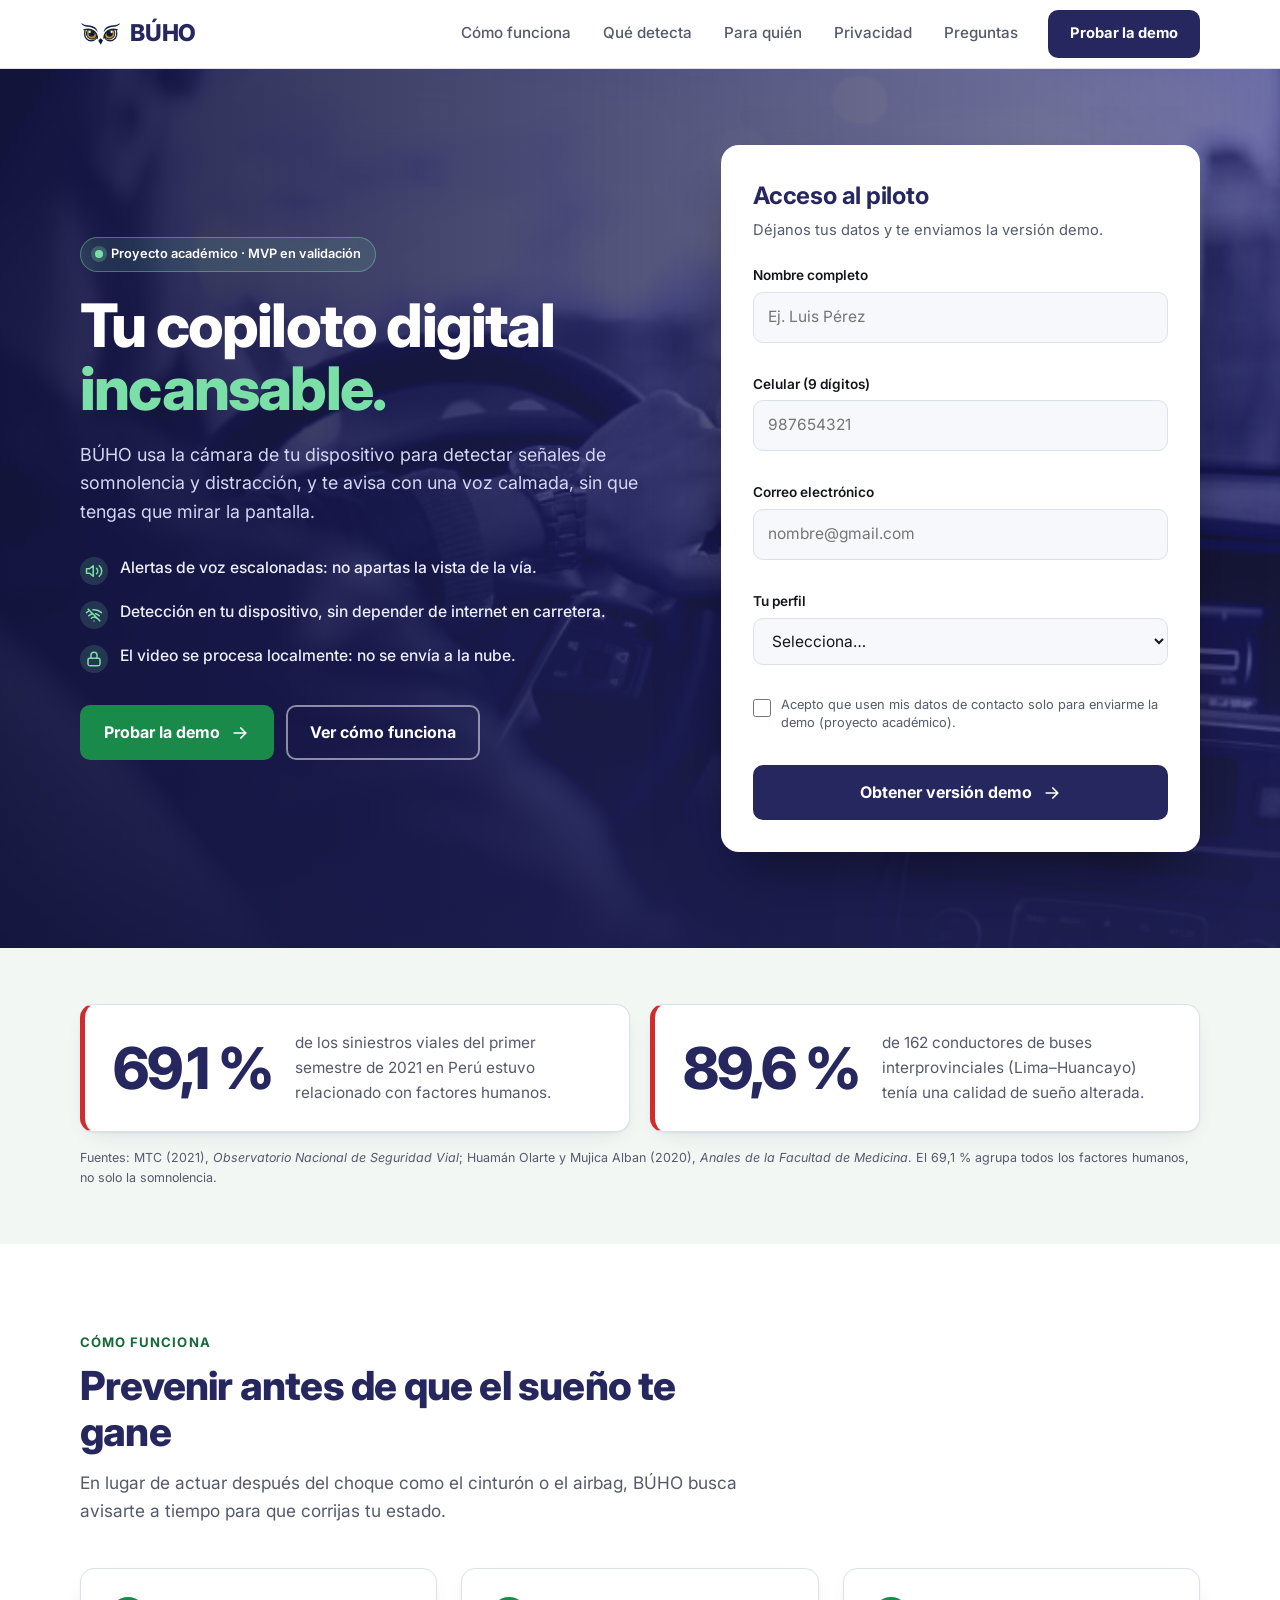
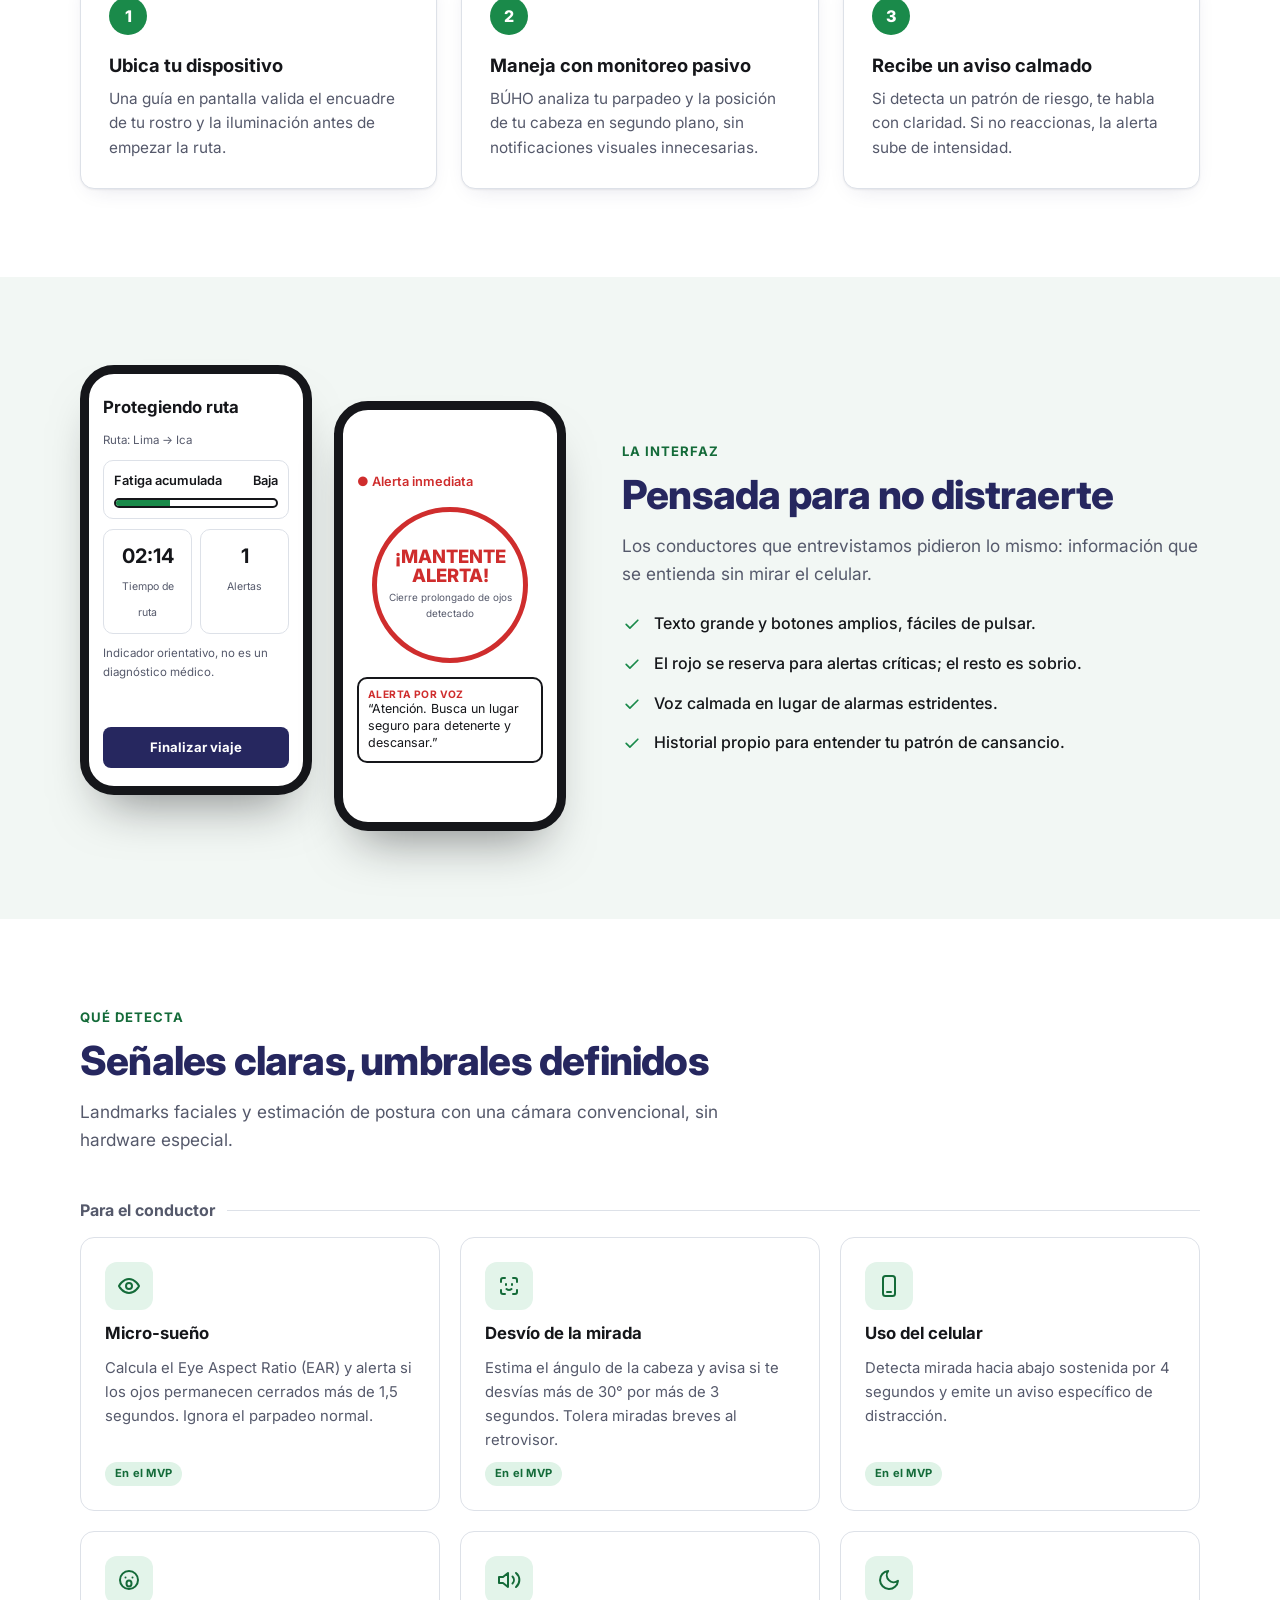
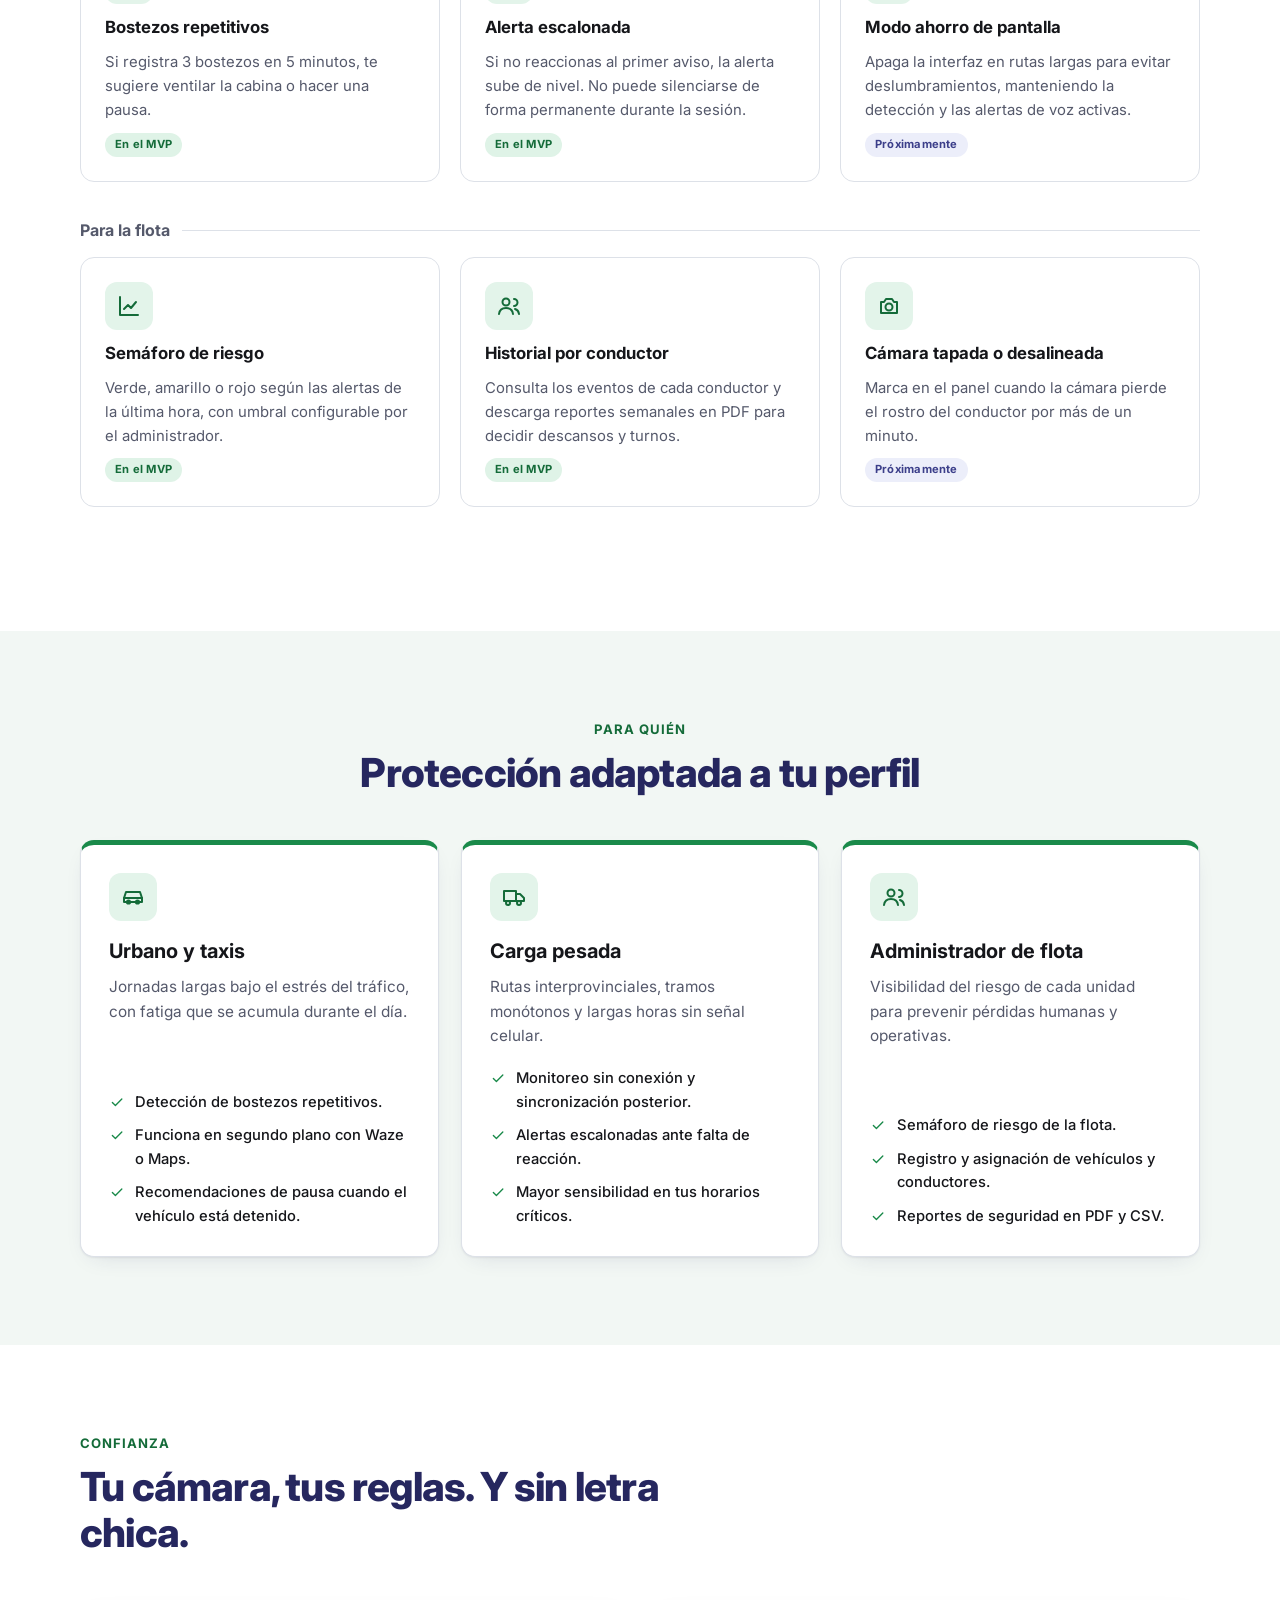
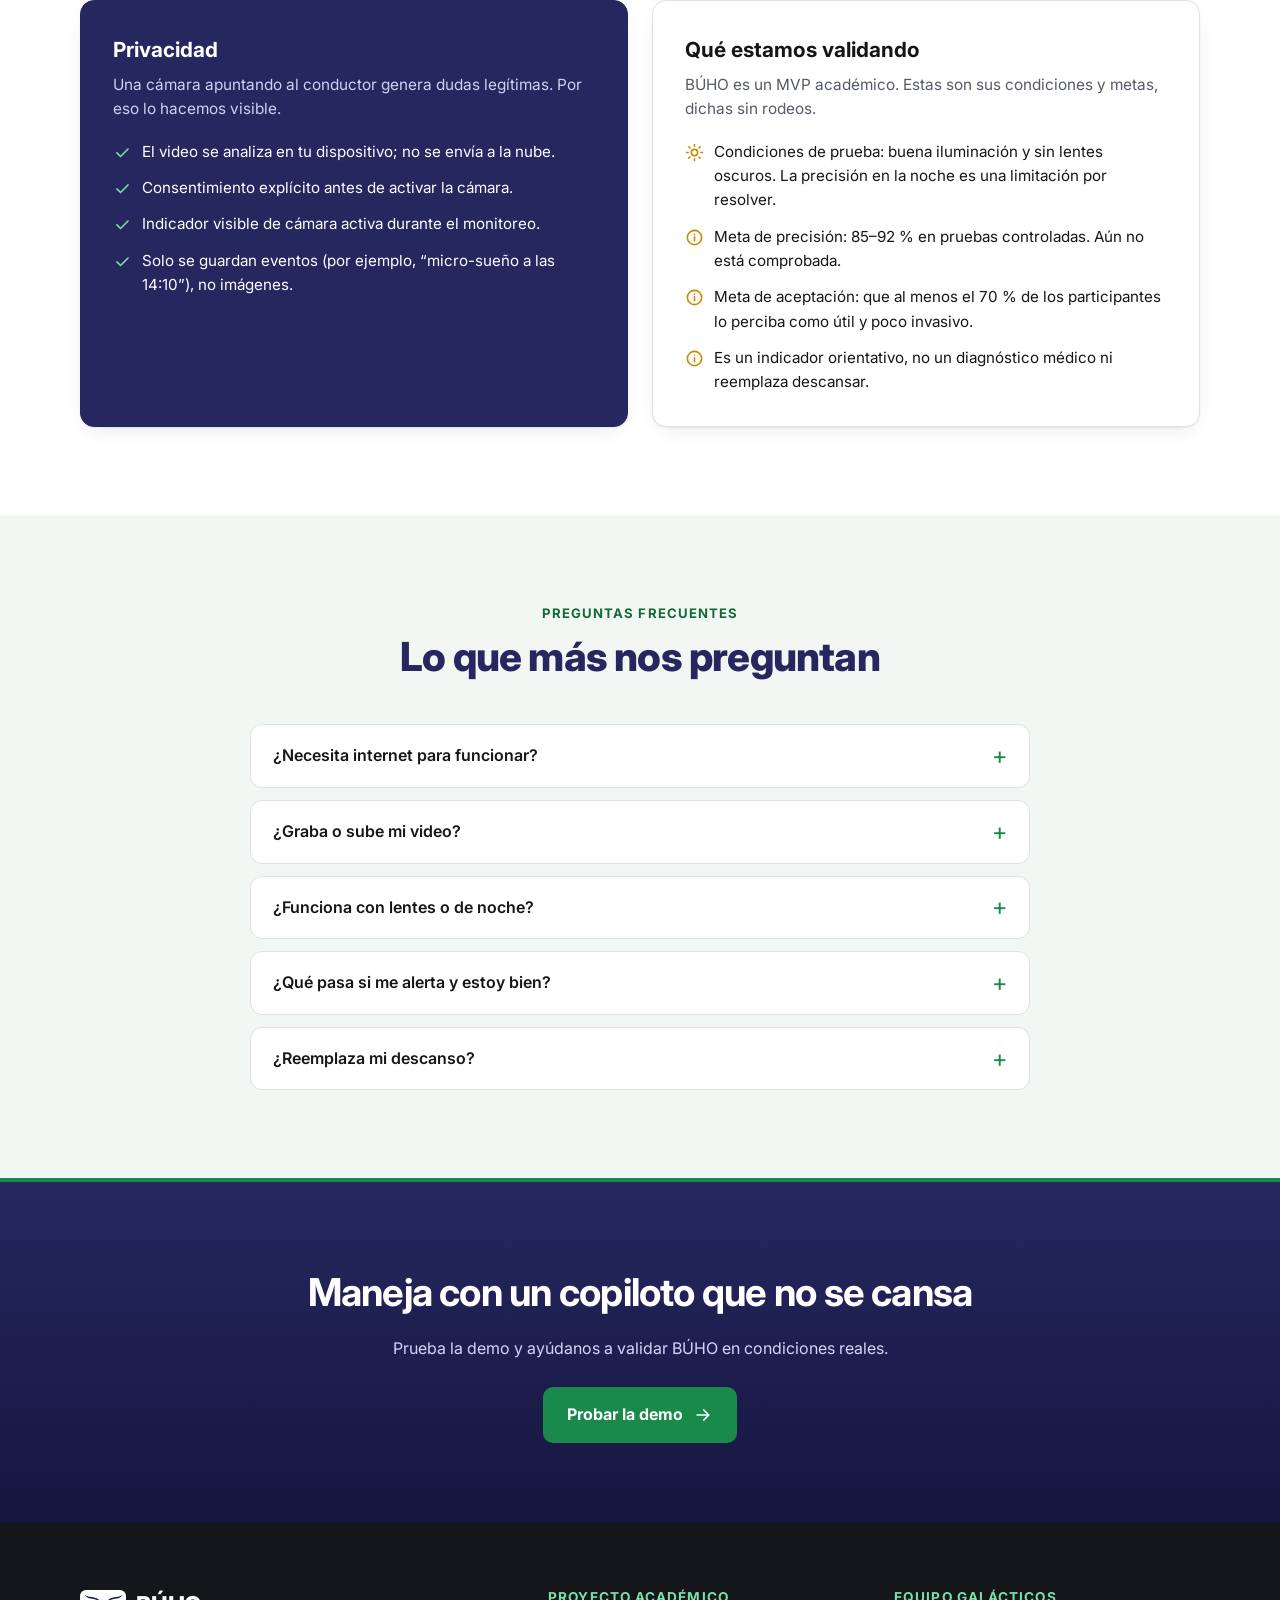
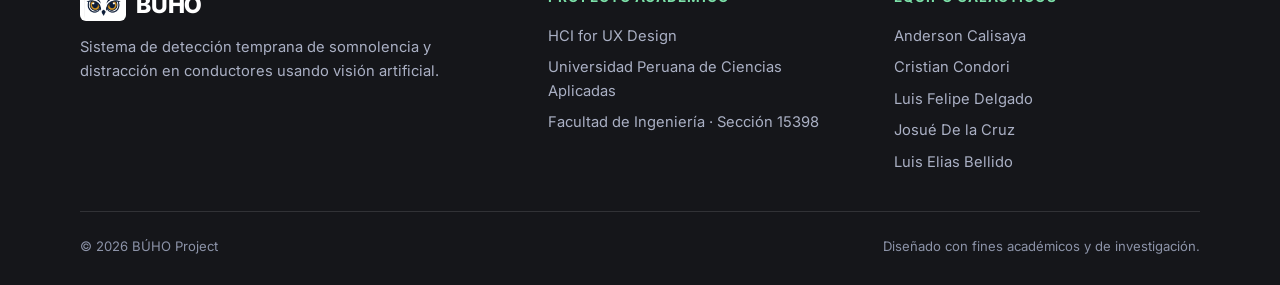
==== pages/index.html @ 2d9fdbb0 "Subida inicial de landing page BUHO" ====
<!DOCTYPE html>
<html lang="es">
<head>
  <meta charset="UTF-8">
  <meta name="viewport" content="width=device-width, initial-scale=1.0">
  <title>BÚHO | Tu copiloto digital incansable</title>
  <meta name="description" content="BÚHO detecta señales de somnolencia y distracción con la cámara de tu dispositivo y te avisa con una alerta de voz calmada, sin que apartes la vista de la vía.">

  <link rel="preconnect" href="https://fonts.googleapis.com">
  <link rel="preconnect" href="https://fonts.gstatic.com" crossorigin>
  <link href="https://fonts.googleapis.com/css2?family=Inter:wght@400;500;600;700;800&display=swap" rel="stylesheet">

  <!-- Separación de estilos en hoja externa -->
  <link rel="icon" href="../favicon.ico" type="image/x-icon">
  <link rel="stylesheet" href="../css/styles.css">
</head>
<body>
  <a class="skip" href="#contenido">Saltar al contenido</a>

  <!-- Sprite de iconos SVG reutilizables -->
  <svg class="svg-sprite" width="0" height="0" aria-hidden="true">
    <defs>
      <symbol id="i-eye" viewBox="0 0 24 24"><path d="M2 12s3.5-7 10-7 10 7 10 7-3.5 7-10 7S2 12 2 12z"/><circle cx="12" cy="12" r="3"/></symbol>
      <symbol id="i-face" viewBox="0 0 24 24"><path d="M4 8V6a2 2 0 0 1 2-2h2M16 4h2a2 2 0 0 1 2 2v2M20 16v2a2 2 0 0 1-2 2h-2M8 20H6a2 2 0 0 1-2-2v-2"/><path d="M9 10v1M15 10v1M9.5 15c1.5 1.2 3.5 1.2 5 0"/></symbol>
      <symbol id="i-phone" viewBox="0 0 24 24"><rect x="6" y="2" width="12" height="20" rx="2.5"/><path d="M10 18h4"/></symbol>
      <symbol id="i-yawn" viewBox="0 0 24 24"><circle cx="12" cy="12" r="9"/><path d="M8.5 9.5h.01M15.5 9.5h.01"/><ellipse cx="12" cy="15.5" rx="2.5" ry="3"/></symbol>
      <symbol id="i-voice" viewBox="0 0 24 24"><path d="M11 5 6 9H2v6h4l5 4V5z"/><path d="M15.5 8.5a5 5 0 0 1 0 7M19 5a9 9 0 0 1 0 14"/></symbol>
      <symbol id="i-lock" viewBox="0 0 24 24"><rect x="4" y="11" width="16" height="10" rx="2"/><path d="M8 11V7a4 4 0 0 1 8 0v4"/></symbol>
      <symbol id="i-wifi-off" viewBox="0 0 24 24"><path d="M2 2l20 20M8.5 16.4a5 5 0 0 1 7 0M2 8.8a15 15 0 0 1 4.2-2.7M10.7 5.1A15 15 0 0 1 22 8.8M5 12.9a10 10 0 0 1 5.2-2.7M14 10.3a10 10 0 0 1 5 2.6"/><path d="M12 20h.01"/></symbol>
      <symbol id="i-moon" viewBox="0 0 24 24"><path d="M21 12.8A9 9 0 1 1 11.2 3a7 7 0 0 0 9.8 9.8z"/></symbol>
      <symbol id="i-chart" viewBox="0 0 24 24"><path d="M3 3v18h18"/><path d="m7 15 4-4 3 3 5-6"/></symbol>
      <symbol id="i-clock" viewBox="0 0 24 24"><circle cx="12" cy="12" r="9"/><path d="M12 7v5l3 2"/></symbol>
      <symbol id="i-camera" viewBox="0 0 24 24"><path d="M4 8h3l2-3h6l2 3h3v11H4z"/><circle cx="12" cy="13" r="3.5"/></symbol>
      <symbol id="i-car" viewBox="0 0 24 24"><path d="M3 17v-4l2-6h14l2 6v4z"/><path d="M3 13h18"/><circle cx="7.5" cy="17" r="1.6"/><circle cx="16.5" cy="17" r="1.6"/></symbol>
      <symbol id="i-truck" viewBox="0 0 24 24"><path d="M2 6h12v10H2zM14 9h4l4 4v3h-8"/><circle cx="6" cy="18" r="2"/><circle cx="17" cy="18" r="2"/></symbol>
      <symbol id="i-users" viewBox="0 0 24 24"><circle cx="9" cy="8" r="3.5"/><path d="M2 20c.5-4 3.5-6 7-6s6.5 2 7 6M17 5a3.5 3.5 0 0 1 0 7M22 20c-.3-2.5-1.7-4.3-4-5"/></symbol>
      <symbol id="i-check" viewBox="0 0 24 24"><path d="m5 12.5 4.5 4.5L19 7.5"/></symbol>
      <symbol id="i-info" viewBox="0 0 24 24"><circle cx="12" cy="12" r="9"/><path d="M12 11v5M12 8h.01"/></symbol>
      <symbol id="i-arrow" viewBox="0 0 24 24"><path d="M5 12h14M13 6l6 6-6 6"/></symbol>
      <symbol id="i-menu" viewBox="0 0 24 24"><path d="M4 7h16M4 12h16M4 17h16"/></symbol>
      <symbol id="i-sun" viewBox="0 0 24 24"><circle cx="12" cy="12" r="4"/><path d="M12 2v2M12 20v2M2 12h2M20 12h2M4.9 4.9l1.4 1.4M17.7 17.7l1.4 1.4M4.9 19.1l1.4-1.4M17.7 6.3l1.4-1.4"/></symbol>
    </defs>
  </svg>

  <header>
    <div class="wrap barra">
      <a class="marca" href="#inicio" aria-label="BÚHO, ir al inicio">
        <img src="[data-uri]" alt="" aria-hidden="true" width="40" height="26"> BÚHO
      </a>
      <button class="burger" id="burger" type="button" aria-expanded="false" aria-controls="menu" aria-label="Abrir menú">
        <svg class="ico" aria-hidden="true"><use href="#i-menu"/></svg>
      </button>
      <nav class="menu" id="menu" aria-label="Principal">
        <a href="#como-funciona">Cómo funciona</a>
        <a href="#deteccion">Qué detecta</a>
        <a href="#para-quien">Para quién</a>
        <a href="#privacidad">Privacidad</a>
        <a href="#faq">Preguntas</a>
        <a class="btn btn-primario" href="#registro">Probar la demo</a>
      </nav>
    </div>
  </header>

  <main id="contenido">
    <!-- ================= HERO ================= -->
    <section class="hero" id="inicio" aria-labelledby="titulo-hero">
      <div class="wrap hero-grid">
        <div>
          <p class="etiqueta"><span class="punto" aria-hidden="true"></span> Proyecto académico · MVP en validación</p>
          <h1 id="titulo-hero">Tu copiloto digital <em>incansable.</em></h1>
          <p class="lead">BÚHO usa la cámara de tu dispositivo para detectar señales de somnolencia y distracción, y te avisa con una voz calmada, sin que tengas que mirar la pantalla.</p>

          <ul class="puntos-clave">
            <li><svg class="ico" aria-hidden="true"><use href="#i-voice"/></svg> Alertas de voz escalonadas: no apartas la vista de la vía.</li>
            <li><svg class="ico" aria-hidden="true"><use href="#i-wifi-off"/></svg> Detección en tu dispositivo, sin depender de internet en carretera.</li>
            <li><svg class="ico" aria-hidden="true"><use href="#i-lock"/></svg> El video se procesa localmente: no se envía a la nube.</li>
          </ul>

          <div class="hero-acciones">
            <a class="btn btn-verde" href="#registro">Probar la demo <svg class="ico" aria-hidden="true"><use href="#i-arrow"/></svg></a>
            <a class="btn btn-borde" href="#como-funciona">Ver cómo funciona</a>
          </div>
        </div>

        <!-- Formulario en contenedor complementario semántico -->
        <aside class="form-card" id="registro" aria-labelledby="titulo-form">
          <form id="form-demo" novalidate>
            <h2 id="titulo-form">Acceso al piloto</h2>
            <p class="sub">Déjanos tus datos y te enviamos la versión demo.</p>

            <div class="campo" id="c-nombre">
              <label for="nombre">Nombre completo</label>
              <input id="nombre" name="nombre" type="text" autocomplete="name" placeholder="Ej. Luis Pérez" minlength="2" required aria-describedby="e-nombre">
              <p class="err" id="e-nombre" aria-live="polite"></p>
            </div>
            <div class="campo" id="c-cel">
              <label for="cel">Celular (9 dígitos)</label>
              <input id="cel" name="cel" type="tel" inputmode="numeric" autocomplete="tel-national" placeholder="987654321" maxlength="9" pattern="9[0-9]{8}" required aria-describedby="e-cel">
              <p class="err" id="e-cel" aria-live="polite"></p>
            </div>
            <div class="campo" id="c-correo">
              <label for="correo">Correo electrónico</label>
              <input id="correo" name="correo" type="email" autocomplete="email" placeholder="nombre@gmail.com" required aria-describedby="e-correo">
              <p class="err" id="e-correo" aria-live="polite"></p>
            </div>
            <div class="campo" id="c-perfil">
              <label for="perfil">Tu perfil</label>
              <select id="perfil" name="perfil" required aria-describedby="e-perfil">
                <option value="" selected disabled>Selecciona…</option>
                <option value="urbano">Conductor urbano (particular o taxi)</option>
                <option value="pesada">Carga pesada o interprovincial</option>
                <option value="gestor">Gerente o administrador de flota</option>
              </select>
              <p class="err" id="e-perfil" aria-live="polite"></p>
            </div>
            <label class="acepto" id="c-acepto" for="acepto">
              <input type="checkbox" id="acepto" name="acepto" required aria-describedby="e-acepto">
              <span>Acepto que usen mis datos de contacto solo para enviarme la demo (proyecto académico).</span>
            </label>
            <p class="err" id="e-acepto" aria-live="polite"></p>

            <button type="submit" class="btn btn-primario btn-bloque">Obtener versión demo <svg class="ico" aria-hidden="true"><use href="#i-arrow"/></svg></button>
          </form>

          <div class="exito" id="exito" hidden>
            <svg class="ico" aria-hidden="true"><use href="#i-check"/></svg>
            <h2>¡Registro listo!</h2>
            <p id="exito-texto">Gracias, <b id="exito-nombre"></b>. Este es un demo académico: tus datos no se enviaron a ningún servidor.</p>
            <a class="btn btn-primario" id="btn-descarga" href="#" hidden>Abrir la demo <svg class="ico" aria-hidden="true"><use href="#i-arrow"/></svg></a>
          </div>
        </aside>
      </div>
    </section>

    <!-- ================= CIFRAS ================= -->
    <section class="cifras" aria-label="Estadísticas de seguridad vial en Perú">
      <div class="wrap">
        <div class="cifras-grid">
          <div class="cifra reveal">
            <strong>69,1 %</strong>
            <p>de los siniestros viales del primer semestre de 2021 en Perú estuvo relacionado con factores humanos.</p>
          </div>
          <div class="cifra reveal">
            <strong>89,6 %</strong>
            <p>de 162 conductores de buses interprovinciales (Lima–Huancayo) tenía una calidad de sueño alterada.</p>
          </div>
        </div>
        <p class="fuente">Fuentes: MTC (2021), <cite>Observatorio Nacional de Seguridad Vial</cite>; Huamán Olarte y Mujica Alban (2020), <cite>Anales de la Facultad de Medicina</cite>. El 69,1 % agrupa todos los factores humanos, no solo la somnolencia.</p>
      </div>
    </section>

    <!-- ================= CÓMO FUNCIONA ================= -->
    <section id="como-funciona" aria-labelledby="t-como">
      <div class="wrap">
        <div class="cab-seccion">
          <p class="sobre">Cómo funciona</p>
          <h2 class="titulo" id="t-como">Prevenir antes de que el sueño te gane</h2>
          <p class="intro">En lugar de actuar después del choque como el cinturón o el airbag, BÚHO busca avisarte a tiempo para que corrijas tu estado.</p>
        </div>
        <ol class="pasos">
          <li class="paso reveal">
            <h3>Ubica tu dispositivo</h3>
            <p>Una guía en pantalla valida el encuadre de tu rostro y la iluminación antes de empezar la ruta.</p>
          </li>
          <li class="paso reveal">
            <h3>Maneja con monitoreo pasivo</h3>
            <p>BÚHO analiza tu parpadeo y la posición de tu cabeza en segundo plano, sin notificaciones visuales innecesarias.</p>
          </li>
          <li class="paso reveal">
            <h3>Recibe un aviso calmado</h3>
            <p>Si detecta un patrón de riesgo, te habla con claridad. Si no reaccionas, la alerta sube de intensidad.</p>
          </li>
        </ol>
      </div>
    </section>

    <!-- ================= PANTALLAS ================= -->
    <section class="pantallas" aria-labelledby="t-pant">
      <div class="wrap pantallas-grid">
        <figure class="telefonos reveal" role="img" aria-label="Pantallas de la aplicación: monitoreo activo y alerta de somnolencia">
          <div class="tel" aria-hidden="true">
            <h4>Protegiendo ruta</h4>
            <small>Ruta: Lima → Ica</small>
            <div class="t-card">
              <div class="t-fila"><span>Fatiga acumulada</span><span>Baja</span></div>
              <div class="t-barra"><i></i></div>
            </div>
            <div class="t-metricas">
              <div class="t-card"><strong>02:14</strong><span>Tiempo de ruta</span></div>
              <div class="t-card"><strong>1</strong><span>Alertas</span></div>
            </div>
            <small>Indicador orientativo, no es un diagnóstico médico.</small>
            <div class="t-btn">Finalizar viaje</div>
          </div>
          <div class="tel t-alerta" aria-hidden="true">
            <div class="t-fila"><span class="t-estado-alerta">● Alerta inmediata</span></div>
            <div class="t-circulo"><strong>¡MANTENTE ALERTA!</strong><small>Cierre prolongado de ojos detectado</small></div>
            <div class="t-voz"><b>ALERTA POR VOZ</b>“Atención. Busca un lugar seguro para detenerte y descansar.”</div>
          </div>
        </figure>
        <div>
          <p class="sobre">La interfaz</p>
          <h2 class="titulo" id="t-pant">Pensada para no distraerte</h2>
          <p class="intro intro-pantallas">Los conductores que entrevistamos pidieron lo mismo: información que se entienda sin mirar el celular.</p>
          <ul class="lista-tick">
            <li><svg class="ico" aria-hidden="true"><use href="#i-check"/></svg> Texto grande y botones amplios, fáciles de pulsar.</li>
            <li><svg class="ico" aria-hidden="true"><use href="#i-check"/></svg> El rojo se reserva para alertas críticas; el resto es sobrio.</li>
            <li><svg class="ico" aria-hidden="true"><use href="#i-check"/></svg> Voz calmada en lugar de alarmas estridentes.</li>
            <li><svg class="ico" aria-hidden="true"><use href="#i-check"/></svg> Historial propio para entender tu patrón de cansancio.</li>
          </ul>
        </div>
      </div>
    </section>

    <!-- ================= QUÉ DETECTA ================= -->
    <section id="deteccion" aria-labelledby="t-det">
      <div class="wrap">
        <div class="cab-seccion">
          <p class="sobre">Qué detecta</p>
          <h2 class="titulo" id="t-det">Señales claras, umbrales definidos</h2>
          <p class="intro">Landmarks faciales y estimación de postura con una cámara convencional, sin hardware especial.</p>
        </div>

        <h3 class="grupo-titulo">Para el conductor</h3>
        <div class="grid-cards">
          <article class="feature reveal">
            <div class="f-ico"><svg class="ico" aria-hidden="true"><use href="#i-eye"/></svg></div>
            <h3>Micro-sueño</h3>
            <p>Calcula el Eye Aspect Ratio (EAR) y alerta si los ojos permanecen cerrados más de 1,5 segundos. Ignora el parpadeo normal.</p>
            <span class="tag tag-mvp">En el MVP</span>
          </article>
          <article class="feature reveal">
            <div class="f-ico"><svg class="ico" aria-hidden="true"><use href="#i-face"/></svg></div>
            <h3>Desvío de la mirada</h3>
            <p>Estima el ángulo de la cabeza y avisa si te desvías más de 30° por más de 3 segundos. Tolera miradas breves al retrovisor.</p>
            <span class="tag tag-mvp">En el MVP</span>
          </article>
          <article class="feature reveal">
            <div class="f-ico"><svg class="ico" aria-hidden="true"><use href="#i-phone"/></svg></div>
            <h3>Uso del celular</h3>
            <p>Detecta mirada hacia abajo sostenida por 4 segundos y emite un aviso específico de distracción.</p>
            <span class="tag tag-mvp">En el MVP</span>
          </article>
          <article class="feature reveal">
            <div class="f-ico"><svg class="ico" aria-hidden="true"><use href="#i-yawn"/></svg></div>
            <h3>Bostezos repetitivos</h3>
            <p>Si registra 3 bostezos en 5 minutos, te sugiere ventilar la cabina o hacer una pausa.</p>
            <span class="tag tag-mvp">En el MVP</span>
          </article>
          <article class="feature reveal">
            <div class="f-ico"><svg class="ico" aria-hidden="true"><use href="#i-voice"/></svg></div>
            <h3>Alerta escalonada</h3>
            <p>Si no reaccionas al primer aviso, la alerta sube de nivel. No puede silenciarse de forma permanente durante la sesión.</p>
            <span class="tag tag-mvp">En el MVP</span>
          </article>
          <article class="feature reveal">
            <div class="f-ico"><svg class="ico" aria-hidden="true"><use href="#i-moon"/></svg></div>
            <h3>Modo ahorro de pantalla</h3>
            <p>Apaga la interfaz en rutas largas para evitar deslumbramientos, manteniendo la detección y las alertas de voz activas.</p>
            <span class="tag tag-prox">Próximamente</span>
          </article>
        </div>

        <h3 class="grupo-titulo">Para la flota</h3>
        <div class="grid-cards">
          <article class="feature reveal">
            <div class="f-ico"><svg class="ico" aria-hidden="true"><use href="#i-chart"/></svg></div>
            <h3>Semáforo de riesgo</h3>
            <p>Verde, amarillo o rojo según las alertas de la última hora, con umbral configurable por el administrador.</p>
            <span class="tag tag-mvp">En el MVP</span>
          </article>
          <article class="feature reveal">
            <div class="f-ico"><svg class="ico" aria-hidden="true"><use href="#i-users"/></svg></div>
            <h3>Historial por conductor</h3>
            <p>Consulta los eventos de cada conductor y descarga reportes semanales en PDF para decidir descansos y turnos.</p>
            <span class="tag tag-mvp">En el MVP</span>
          </article>
          <article class="feature reveal">
            <div class="f-ico"><svg class="ico" aria-hidden="true"><use href="#i-camera"/></svg></div>
            <h3>Cámara tapada o desalineada</h3>
            <p>Marca en el panel cuando la cámara pierde el rostro del conductor por más de un minuto.</p>
            <span class="tag tag-prox">Próximamente</span>
          </article>
        </div>
      </div>
    </section>

    <!-- ================= PARA QUIÉN ================= -->
    <section class="segmentos" id="para-quien" aria-labelledby="t-seg">
      <div class="wrap">
        <div class="cab-seccion centro">
          <p class="sobre">Para quién</p>
          <h2 class="titulo" id="t-seg">Protección adaptada a tu perfil</h2>
        </div>
        <div class="seg-grid">
          <article class="seg reveal">
            <div class="f-ico"><svg class="ico" aria-hidden="true"><use href="#i-car"/></svg></div>
            <h3>Urbano y taxis</h3>
            <p>Jornadas largas bajo el estrés del tráfico, con fatiga que se acumula durante el día.</p>
            <ul>
              <li><svg class="ico" aria-hidden="true"><use href="#i-check"/></svg> Detección de bostezos repetitivos.</li>
              <li><svg class="ico" aria-hidden="true"><use href="#i-check"/></svg> Funciona en segundo plano con Waze o Maps.</li>
              <li><svg class="ico" aria-hidden="true"><use href="#i-check"/></svg> Recomendaciones de pausa cuando el vehículo está detenido.</li>
            </ul>
          </article>
          <article class="seg reveal">
            <div class="f-ico"><svg class="ico" aria-hidden="true"><use href="#i-truck"/></svg></div>
            <h3>Carga pesada</h3>
            <p>Rutas interprovinciales, tramos monótonos y largas horas sin señal celular.</p>
            <ul>
              <li><svg class="ico" aria-hidden="true"><use href="#i-check"/></svg> Monitoreo sin conexión y sincronización posterior.</li>
              <li><svg class="ico" aria-hidden="true"><use href="#i-check"/></svg> Alertas escalonadas ante falta de reacción.</li>
              <li><svg class="ico" aria-hidden="true"><use href="#i-check"/></svg> Mayor sensibilidad en tus horarios críticos.</li>
            </ul>
          </article>
          <article class="seg reveal">
            <div class="f-ico"><svg class="ico" aria-hidden="true"><use href="#i-users"/></svg></div>
            <h3>Administrador de flota</h3>
            <p>Visibilidad del riesgo de cada unidad para prevenir pérdidas humanas y operativas.</p>
            <ul>
              <li><svg class="ico" aria-hidden="true"><use href="#i-check"/></svg> Semáforo de riesgo de la flota.</li>
              <li><svg class="ico" aria-hidden="true"><use href="#i-check"/></svg> Registro y asignación de vehículos y conductores.</li>
              <li><svg class="ico" aria-hidden="true"><use href="#i-check"/></svg> Reportes de seguridad en PDF y CSV.</li>
            </ul>
          </article>
        </div>
      </div>
    </section>

    <!-- ================= PRIVACIDAD Y TRANSPARENCIA ================= -->
    <section id="privacidad" aria-labelledby="t-priv">
      <div class="wrap">
        <div class="cab-seccion">
          <p class="sobre">Confianza</p>
          <h2 class="titulo" id="t-priv">Tu cámara, tus reglas. Y sin letra chica.</h2>
        </div>
        <div class="dos-col">
          <article class="panel oscuro reveal">
            <h3>Privacidad</h3>
            <p>Una cámara apuntando al conductor genera dudas legítimas. Por eso lo hacemos visible.</p>
            <ul>
              <li><svg class="ico" aria-hidden="true"><use href="#i-check"/></svg> El video se analiza en tu dispositivo; no se envía a la nube.</li>
              <li><svg class="ico" aria-hidden="true"><use href="#i-check"/></svg> Consentimiento explícito antes de activar la cámara.</li>
              <li><svg class="ico" aria-hidden="true"><use href="#i-check"/></svg> Indicador visible de cámara activa durante el monitoreo.</li>
              <li><svg class="ico" aria-hidden="true"><use href="#i-check"/></svg> Solo se guardan eventos (por ejemplo, “micro-sueño a las 14:10”), no imágenes.</li>
            </ul>
          </article>
          <article class="panel reveal">
            <h3>Qué estamos validando</h3>
            <p>BÚHO es un MVP académico. Estas son sus condiciones y metas, dichas sin rodeos.</p>
            <ul>
              <li><svg class="ico" aria-hidden="true"><use href="#i-sun"/></svg> Condiciones de prueba: buena iluminación y sin lentes oscuros. La precisión en la noche es una limitación por resolver.</li>
              <li><svg class="ico" aria-hidden="true"><use href="#i-info"/></svg> Meta de precisión: 85–92 % en pruebas controladas. Aún no está comprobada.</li>
              <li><svg class="ico" aria-hidden="true"><use href="#i-info"/></svg> Meta de aceptación: que al menos el 70 % de los participantes lo perciba como útil y poco invasivo.</li>
              <li><svg class="ico" aria-hidden="true"><use href="#i-info"/></svg> Es un indicador orientativo, no un diagnóstico médico ni reemplaza descansar.</li>
            </ul>
          </article>
        </div>
      </div>
    </section>

    <!-- ================= FAQ ================= -->
    <section id="faq" class="seccion-faq" aria-labelledby="t-faq">
      <div class="wrap">
        <div class="cab-seccion centro">
          <p class="sobre">Preguntas frecuentes</p>
          <h2 class="titulo" id="t-faq">Lo que más nos preguntan</h2>
        </div>
        <div class="faq">
          <details>
            <summary>¿Necesita internet para funcionar?</summary>
            <p>No para detectar ni para alertar: el análisis ocurre en tu dispositivo. Los eventos se guardan localmente y se sincronizan cuando recuperas conexión.</p>
          </details>
          <details>
            <summary>¿Graba o sube mi video?</summary>
            <p>No. La cámara se usa para analizar tu rostro en tiempo real y el video no se envía a la nube. Lo que se guarda son eventos, como la hora y el tipo de alerta.</p>
          </details>
          <details>
            <summary>¿Funciona con lentes o de noche?</summary>
            <p>En el MVP medimos la caída de precisión con luz diurna, luz artificial, lentes transparentes y lentes oscuros. Con lentes oscuros o poca luz puede fallar, y es una limitación que estamos documentando.</p>
          </details>
          <details>
            <summary>¿Qué pasa si me alerta y estoy bien?</summary>
            <p>Puedes ajustar el tipo de alerta y el volumen. Las alertas por somnolencia no se pueden silenciar de forma permanente durante una sesión activa, por seguridad.</p>
          </details>
          <details>
            <summary>¿Reemplaza mi descanso?</summary>
            <p>No. BÚHO es un apoyo para detectar señales tempranas, no un diagnóstico médico. Si estás cansado, detente en un lugar seguro.</p>
          </details>
        </div>
      </div>
    </section>

    <!-- ================= CTA FINAL ================= -->
    <section class="cta-final" aria-labelledby="t-cta">
      <div class="wrap">
        <h2 id="t-cta">Maneja con un copiloto que no se cansa</h2>
        <p>Prueba la demo y ayúdanos a validar BÚHO en condiciones reales.</p>
        <a class="btn btn-verde" href="#registro">Probar la demo <svg class="ico" aria-hidden="true"><use href="#i-arrow"/></svg></a>
      </div>
    </section>
  </main>

  <footer>
    <div class="wrap">
      <div class="footer-grid">
        <div>
          <div class="marca"><img src="[data-uri]" alt="" aria-hidden="true" width="40" height="26"> BÚHO</div>
          <p>Sistema de detección temprana de somnolencia y distracción en conductores usando visión artificial.</p>
        </div>
        <div>
          <h4>Proyecto académico</h4>
          <ul>
            <li>HCI for UX Design</li>
            <li>Universidad Peruana de Ciencias Aplicadas</li>
            <li>Facultad de Ingeniería · Sección 15398</li>
          </ul>
        </div>
        <div>
          <h4>Equipo Galácticos</h4>
          <ul>
            <li>Anderson Calisaya</li>
            <li>Cristian Condori</li>
            <li>Luis Felipe Delgado</li>
            <li>Josué De la Cruz</li>
            <li>Luis Elias Bellido</li>
          </ul>
        </div>
      </div>
      <div class="copy">
        <span>© 2026 BÚHO Project</span>
        <span>Diseñado con fines académicos y de investigación.</span>
      </div>
    </div>
  </footer>

  <!-- Carga del script externo al final del documento para acelerar el renderizado -->
  <script src="../js/main.js"></script>
</body>
</html>
---- css/styles.css ----
/* BÚHO · Landing · hoja de estilos */
/* ===== Guía de estilos BÚHO: fondo blanco, azul marino para acciones, rojo/naranja solo para alertas ===== */
:root {
  --navy: #26275f;
  --navy-dark: #15163f;
  --navy-soft: #eceefa;
  --ink: #15161a;
  --muted: #55596b;
  --bg: #f2f7f4;
  --card: #ffffff;
  --line: #dde1e8;
  --ok: #1a8a4a;
  --green: #1a8a4a;
  --green-dark: #146b39;
  --green-soft: #e3f4ea;
  --mint: #7be0a8;
  --warn: #c98a00;
  --danger: #cf2d2d;
  --radius: 14px;
  --shadow: 0 1px 2px rgba(21, 22, 26, .06), 0 8px 24px -12px rgba(38, 39, 95, .18);
  --max: 1120px;
}

* { box-sizing: border-box; margin: 0; padding: 0; }
html { scroll-behavior: smooth; scroll-padding-top: 84px; }
body { font-family: "Inter", system-ui, "Segoe UI", sans-serif; color: var(--ink); background: #fff; line-height: 1.6; -webkit-font-smoothing: antialiased; }
img, svg { display: block; max-width: 100%; }
a { color: inherit; }
:focus-visible { outline: 3px solid #3b82f6; outline-offset: 3px; border-radius: 6px; }
.wrap { width: min(var(--max), 100% - 40px); margin-inline: auto; }
.ico { width: 1.25em; height: 1.25em; fill: none; stroke: currentColor; stroke-width: 2; stroke-linecap: round; stroke-linejoin: round; flex: none; }
.svg-sprite { position: absolute; }

.skip { position: absolute; left: 12px; top: -60px; background: var(--navy); color: #fff; padding: 10px 16px; border-radius: 8px; z-index: 2000; text-decoration: none; font-weight: 600; }
.skip:focus { top: 12px; }

/* ---------- Botones ---------- */
.btn { display: inline-flex; align-items: center; justify-content: center; gap: 10px; border: 2px solid transparent; border-radius: 10px; padding: 13px 22px; font: inherit; font-weight: 700; font-size: 1rem; cursor: pointer; text-decoration: none; transition: background .2s, color .2s, border-color .2s, transform .2s; }
.btn-primario { background: var(--navy); color: #fff; }
.btn-primario:hover { background: var(--navy-dark); transform: translateY(-1px); }
.btn-borde { background: transparent; color: #fff; border-color: rgba(255, 255, 255, .5); }
.btn-borde:hover { background: rgba(255, 255, 255, .1); border-color: #fff; }
.btn-blanco { background: #fff; color: var(--navy); }
.btn-blanco:hover { background: var(--navy-soft); }
.btn-verde { background: var(--green); color: #fff; }
.btn-verde:hover { background: var(--green-dark); transform: translateY(-1px); }
.btn-bloque { width: 100%; }

/* ---------- Cabecera ---------- */
header { position: sticky; top: 0; z-index: 1000; background: rgba(255, 255, 255, .92); backdrop-filter: blur(10px); -webkit-backdrop-filter: blur(10px); border-bottom: 1px solid var(--line); }
.barra { display: flex; align-items: center; justify-content: space-between; height: 68px; gap: 16px; }
.marca { display: flex; align-items: center; gap: 10px; font-weight: 800; font-size: 1.45rem; color: var(--navy); text-decoration: none; letter-spacing: -.01em; }
.marca img { width: 40px; height: auto; }
.menu { display: flex; align-items: center; gap: 28px; }
.menu a:not(.btn) { text-decoration: none; color: var(--muted); font-weight: 500; font-size: .95rem; padding: 6px 2px; border-bottom: 2px solid transparent; }
.menu a:not(.btn):hover { color: var(--navy); border-color: var(--green); }
.menu .btn { padding: 10px 20px; font-size: .92rem; }
.burger { display: none; background: none; border: 1.5px solid var(--line); border-radius: 10px; width: 44px; height: 44px; place-items: center; color: var(--navy); cursor: pointer; }

/* ---------- Hero ---------- */
.hero { position: relative; color: #fff; background: var(--navy-dark); padding: 76px 0 96px; overflow: hidden; isolation: isolate; }
/* Foto de fondo teñida de azul (duotono): la imagen aporta la luminosidad y el azul marino el color */
.hero::before { content: ""; position: absolute; inset: 0; z-index: -2; background: var(--navy) url("../assets/images/fondo.jpg") center / cover no-repeat; background-blend-mode: luminosity; filter: saturate(1.1) contrast(1.05); }
/* Degradado para que el texto siempre se lea bien */
.hero::after { content: ""; position: absolute; inset: 0; z-index: -1; background: linear-gradient(90deg, rgba(21, 22, 63, .92) 0%, rgba(30, 31, 82, .78) 45%, rgba(38, 39, 95, .55) 100%), linear-gradient(180deg, rgba(21, 22, 63, .0) 55%, rgba(21, 22, 63, .9) 100%); }
.hero-grid { display: grid; grid-template-columns: 1.1fr .9fr; gap: 56px; align-items: center; }
.etiqueta { display: inline-flex; align-items: center; gap: 8px; background: rgba(123, 224, 168, .12); border: 1px solid rgba(123, 224, 168, .4); padding: 6px 14px; border-radius: 999px; font-size: .8rem; font-weight: 600; margin-bottom: 22px; }
.punto { width: 8px; height: 8px; border-radius: 50%; background: var(--mint); box-shadow: 0 0 0 4px rgba(123, 224, 168, .25); }
.hero h1 { font-size: clamp(2.3rem, 5.4vw, 3.75rem); line-height: 1.06; letter-spacing: -.03em; font-weight: 800; margin-bottom: 20px; }
.hero h1 em { font-style: normal; color: var(--mint); }
.hero .lead { font-size: 1.12rem; color: #d3d6f5; max-width: 34em; margin-bottom: 28px; }
.puntos-clave { list-style: none; display: grid; gap: 14px; margin-bottom: 32px; }
.puntos-clave li { display: flex; gap: 12px; align-items: flex-start; color: #eceefc; font-weight: 500; font-size: .98rem; }
.puntos-clave .ico { margin-top: 2px; color: var(--mint); background: rgba(123, 224, 168, .16); padding: 5px; border-radius: 50%; width: 28px; height: 28px; }
.hero-acciones { display: flex; flex-wrap: wrap; gap: 12px; }

/* Formulario */
.form-card { background: #fff; color: var(--ink); border-radius: 18px; padding: 32px; box-shadow: 0 30px 60px -20px rgba(0, 0, 0, .55); }
.form-card h2 { font-size: 1.5rem; color: var(--navy); letter-spacing: -.01em; }
.form-card .sub { color: var(--muted); font-size: .92rem; margin: 4px 0 22px; }
.campo { margin-bottom: 14px; }
.campo label { display: block; font-weight: 600; font-size: .85rem; margin-bottom: 5px; }
.campo input, .campo select { width: 100%; padding: 12px 14px; border: 1.5px solid var(--line); border-radius: 10px; background: #f7f8fb; font: inherit; font-size: .97rem; color: var(--ink); transition: border-color .2s, box-shadow .2s, background .2s; }
.campo input:focus, .campo select:focus { outline: none; border-color: var(--navy); background: #fff; box-shadow: 0 0 0 4px rgba(38, 39, 95, .12); }
.campo.error input, .campo.error select { border-color: var(--danger); }
.err { color: var(--danger); font-size: .8rem; min-height: 1.1em; margin-top: 3px; }
.acepto { display: flex; gap: 10px; align-items: flex-start; font-size: .8rem; color: var(--muted); margin: 6px 0 4px; line-height: 1.45; }
.acepto input { margin-top: 3px; width: 18px; height: 18px; accent-color: var(--navy); flex: none; }
.acepto.error { color: var(--danger); }
#e-acepto { margin-bottom: 14px; }
.exito { text-align: center; padding: 18px 4px; }
.exito .ico { width: 54px; height: 54px; margin: 0 auto 14px; color: var(--ok); background: #e3f4ea; border-radius: 50%; padding: 13px; }
.exito h2 { margin-bottom: 8px; }
.exito p { color: var(--muted); font-size: .95rem; margin-bottom: 16px; }

/* ---------- Secciones ---------- */
section { padding: 88px 0; }
.cab-seccion { max-width: 680px; margin-bottom: 44px; }
.cab-seccion.centro { margin-inline: auto; text-align: center; }
.sobre { color: var(--green-dark); font-weight: 700; font-size: .82rem; letter-spacing: .08em; text-transform: uppercase; margin-bottom: 10px; }
h2.titulo { font-size: clamp(1.8rem, 3.6vw, 2.5rem); line-height: 1.15; letter-spacing: -.02em; color: var(--navy); font-weight: 800; }
.cab-seccion p.intro, .intro-pantallas { color: var(--muted); font-size: 1.08rem; margin-top: 14px; }

/* Cifras */
.cifras { background: var(--bg); padding: 56px 0; }
.cifras-grid { display: grid; grid-template-columns: repeat(2, 1fr); gap: 20px; }
.cifra { background: #fff; border: 1px solid var(--line); border-left: 5px solid var(--danger); border-radius: var(--radius); padding: 26px 28px; display: flex; gap: 22px; align-items: center; box-shadow: var(--shadow); }
.cifra strong { font-size: clamp(2.6rem, 5vw, 3.6rem); line-height: 1; letter-spacing: -.03em; color: var(--navy); font-weight: 800; white-space: nowrap; }
.cifra p { color: var(--muted); font-size: .96rem; }
.fuente { margin-top: 16px; font-size: .78rem; color: var(--muted); }

/* Cómo funciona */
.pasos { list-style: none; display: grid; grid-template-columns: repeat(3, 1fr); gap: 24px; counter-reset: paso; }
.paso { position: relative; background: #fff; border: 1px solid var(--line); border-radius: var(--radius); padding: 28px; box-shadow: var(--shadow); counter-increment: paso; }
.paso::before { content: counter(paso); display: grid; place-items: center; width: 38px; height: 38px; border-radius: 50%; background: var(--green); color: #fff; font-weight: 800; margin-bottom: 16px; }
.paso h3 { font-size: 1.15rem; margin-bottom: 6px; color: var(--ink); }
.paso p { color: var(--muted); font-size: .96rem; }

/* Pantallas */
.pantallas { background: var(--bg); }
.pantallas-grid { display: grid; grid-template-columns: .9fr 1.1fr; gap: 56px; align-items: center; }
.telefonos { display: flex; gap: 22px; justify-content: center; align-items: flex-start; }
.tel { width: 232px; border: 9px solid var(--ink); border-radius: 34px; background: #fff; padding: 20px 14px 18px; box-shadow: 0 30px 50px -24px rgba(21, 22, 26, .5); min-height: 430px; display: flex; flex-direction: column; gap: 10px; }
.tel:nth-child(2) { margin-top: 36px; }
.tel h4 { font-size: 1.05rem; color: var(--ink); }
.tel small { color: var(--muted); font-size: .72rem; }
.t-card { border: 1px solid var(--line); border-radius: 10px; padding: 10px; }
.t-fila { display: flex; justify-content: space-between; align-items: center; font-size: .8rem; font-weight: 600; }
.t-estado-alerta { color: var(--danger); }
.t-barra { height: 10px; border: 2px solid var(--ink); border-radius: 999px; overflow: hidden; margin-top: 7px; }
.t-barra i { display: block; height: 100%; width: 34%; background: var(--ok); }
.t-metricas { display: grid; grid-template-columns: 1fr 1fr; gap: 8px; text-align: center; }
.t-metricas strong { display: block; font-size: 1.25rem; }
.t-metricas span { font-size: .66rem; color: var(--muted); }
.t-btn { margin-top: auto; background: var(--navy); color: #fff; text-align: center; padding: 10px; border-radius: 8px; font-weight: 700; font-size: .82rem; }
.t-alerta { text-align: center; justify-content: center; }
.t-circulo { border: 5px solid var(--danger); border-radius: 50%; width: 156px; aspect-ratio: 1; margin: 4px auto; display: grid; place-content: center; padding: 10px; }
.t-circulo strong { color: var(--danger); font-size: 1.15rem; line-height: 1.05; font-weight: 800; }
.t-circulo small { margin-top: 5px; font-size: .62rem; }
.t-voz { border: 2px solid var(--ink); border-radius: 10px; padding: 9px; text-align: left; font-size: .78rem; line-height: 1.35; }
.t-voz b { display: block; color: var(--danger); font-size: .64rem; letter-spacing: .04em; }
.lista-tick { list-style: none; display: grid; gap: 14px; margin-top: 24px; }
.lista-tick li { display: flex; gap: 12px; color: var(--ink); font-weight: 500; }
.lista-tick .ico { color: var(--ok); margin-top: 3px; }

/* Qué detecta */
.grupo-titulo { font-size: 1rem; font-weight: 700; color: var(--muted); margin: 0 0 14px; display: flex; align-items: center; gap: 12px; }
.grupo-titulo::after { content: ""; flex: 1; height: 1px; background: var(--line); }
.grid-cards { display: grid; grid-template-columns: repeat(3, 1fr); gap: 20px; margin-bottom: 36px; }
.feature { background: #fff; border: 1px solid var(--line); border-radius: var(--radius); padding: 24px; display: flex; flex-direction: column; gap: 10px; transition: box-shadow .25s, transform .25s, border-color .25s; }
.feature:hover { box-shadow: var(--shadow); transform: translateY(-3px); border-color: #a9d9bc; }
.f-ico { width: 48px; height: 48px; border-radius: 12px; background: var(--green-soft); color: var(--green-dark); display: grid; place-items: center; }
.f-ico .ico { width: 24px; height: 24px; }
.feature h3 { font-size: 1.05rem; }
.feature p { color: var(--muted); font-size: .93rem; flex: 1; }
.tag { align-self: flex-start; font-size: .7rem; font-weight: 700; padding: 3px 10px; border-radius: 999px; letter-spacing: .02em; }
.tag-mvp { background: #dff3e7; color: #146b39; }
.tag-prox { background: #eceefa; color: #3c3f8a; }

/* Segmentos */
.segmentos { background: var(--bg); }
.seg-grid { display: grid; grid-template-columns: repeat(3, 1fr); gap: 22px; }
.seg { background: #fff; border: 1px solid var(--line); border-top: 5px solid var(--green); border-radius: var(--radius); padding: 28px; box-shadow: var(--shadow); display: flex; flex-direction: column; }
.seg .f-ico { margin-bottom: 14px; }
.seg h3 { font-size: 1.25rem; margin-bottom: 8px; }
.seg > p { color: var(--muted); font-size: .96rem; margin-bottom: 18px; }
.seg ul { list-style: none; display: grid; gap: 10px; margin-top: auto; }
.seg li { display: flex; gap: 10px; font-size: .92rem; font-weight: 500; }
.seg li .ico { color: var(--ok); margin-top: 3px; width: 1.1em; height: 1.1em; }

/* Privacidad y transparencia */
.dos-col { display: grid; grid-template-columns: 1fr 1fr; gap: 24px; }
.panel { border-radius: var(--radius); padding: 32px; border: 1px solid var(--line); background: #fff; box-shadow: var(--shadow); }
.panel.oscuro { background: var(--navy); color: #fff; border-color: var(--navy); }
.panel h3 { font-size: 1.3rem; margin-bottom: 6px; }
.panel > p { color: var(--muted); margin-bottom: 18px; font-size: .96rem; }
.panel.oscuro > p { color: #cfd2f3; }
.panel ul { list-style: none; display: grid; gap: 12px; }
.panel li { display: flex; gap: 10px; font-size: .95rem; }
.panel li .ico { margin-top: 3px; flex: none; }
.panel.oscuro li .ico { color: #7be0a8; }
.panel:not(.oscuro) li .ico { color: var(--warn); }

/* FAQ */
.seccion-faq { background: var(--bg); }
.faq { max-width: 780px; margin-inline: auto; display: grid; gap: 12px; }
.faq details { background: #fff; border: 1px solid var(--line); border-radius: 12px; }
.faq summary { list-style: none; cursor: pointer; padding: 18px 22px; font-weight: 600; display: flex; justify-content: space-between; align-items: center; gap: 16px; }
.faq summary::-webkit-details-marker { display: none; }
.faq summary::after { content: "+"; font-size: 1.5rem; line-height: 1; color: var(--green); font-weight: 400; }
.faq details[open] summary::after { content: "−"; }
.faq details[open] { border-color: #a9d9bc; box-shadow: var(--shadow); }
.faq details p { padding: 0 22px 20px; color: var(--muted); }

/* CTA final */
.cta-final { background: linear-gradient(180deg, var(--navy) 0%, var(--navy-dark) 100%); border-top: 4px solid var(--green); color: #fff; text-align: center; padding: 80px 0; }
.cta-final h2 { font-size: clamp(1.7rem, 3.6vw, 2.4rem); letter-spacing: -.02em; margin-bottom: 12px; }
.cta-final p { color: #d3d6f5; max-width: 560px; margin: 0 auto 26px; }

/* Footer */
footer { background: var(--ink); color: #fff; padding: 64px 0 28px; }
.footer-grid { display: grid; grid-template-columns: 1.4fr 1fr 1fr; gap: 40px; padding-bottom: 36px; border-bottom: 1px solid rgba(255, 255, 255, .12); margin-bottom: 24px; }
footer .marca { color: #fff; margin-bottom: 12px; }
footer .marca img { background: #fff; border-radius: 6px; padding: 3px 4px; width: 46px; }
footer p, footer li { color: #aab0c4; font-size: .92rem; }
footer h4 { font-size: .85rem; letter-spacing: .08em; text-transform: uppercase; margin-bottom: 16px; color: var(--mint); }
footer ul { list-style: none; display: grid; gap: 8px; }
.copy { display: flex; justify-content: space-between; flex-wrap: wrap; gap: 12px; color: #8c93a8; font-size: .82rem; }

/* ---------- Animación de entrada (con respaldo sin JS) ---------- */
.js .reveal { opacity: 0; transform: translateY(18px); transition: opacity .6s ease, transform .6s ease; }
.js .reveal.visto { opacity: 1; transform: none; }
@media (prefers-reduced-motion: reduce) {
  html { scroll-behavior: auto; }
  .js .reveal { opacity: 1; transform: none; transition: none; }
  .btn, .feature { transition: none; }
}

/* ---------- Responsive ---------- */
@media (max-width: 980px) {
  .hero-grid, .pantallas-grid, .dos-col { grid-template-columns: 1fr; gap: 40px; }
  .pasos, .seg-grid { grid-template-columns: 1fr; }
  .grid-cards { grid-template-columns: repeat(2, 1fr); }
  .footer-grid { grid-template-columns: 1fr 1fr; }
  .footer-grid > :first-child { grid-column: 1 / -1; }
}

@media (max-width: 760px) {
  .grid-cards { grid-template-columns: 1fr; }
  section { padding: 64px 0; }
  .hero { padding: 48px 0 64px; }
  .burger { display: grid; }
  .menu { position: absolute; left: 0; right: 0; top: 68px; background: #fff; border-bottom: 1px solid var(--line); flex-direction: column; align-items: stretch; gap: 0; padding: 8px 20px 20px; display: none; box-shadow: 0 16px 24px -16px rgba(0, 0, 0, .25); }
  .menu.abierto { display: flex; }
  .menu a:not(.btn) { padding: 14px 2px; border-bottom: 1px solid var(--line); font-size: 1rem; }
  .menu .btn { margin-top: 14px; }
  .cifras-grid { grid-template-columns: 1fr; }
  .cifra { flex-direction: column; align-items: flex-start; gap: 8px; }
  .telefonos { flex-direction: column; align-items: center; }
  .tel:nth-child(2) { margin-top: 0; }
  .form-card { padding: 24px 20px; }
  .footer-grid { grid-template-columns: 1fr; }
}
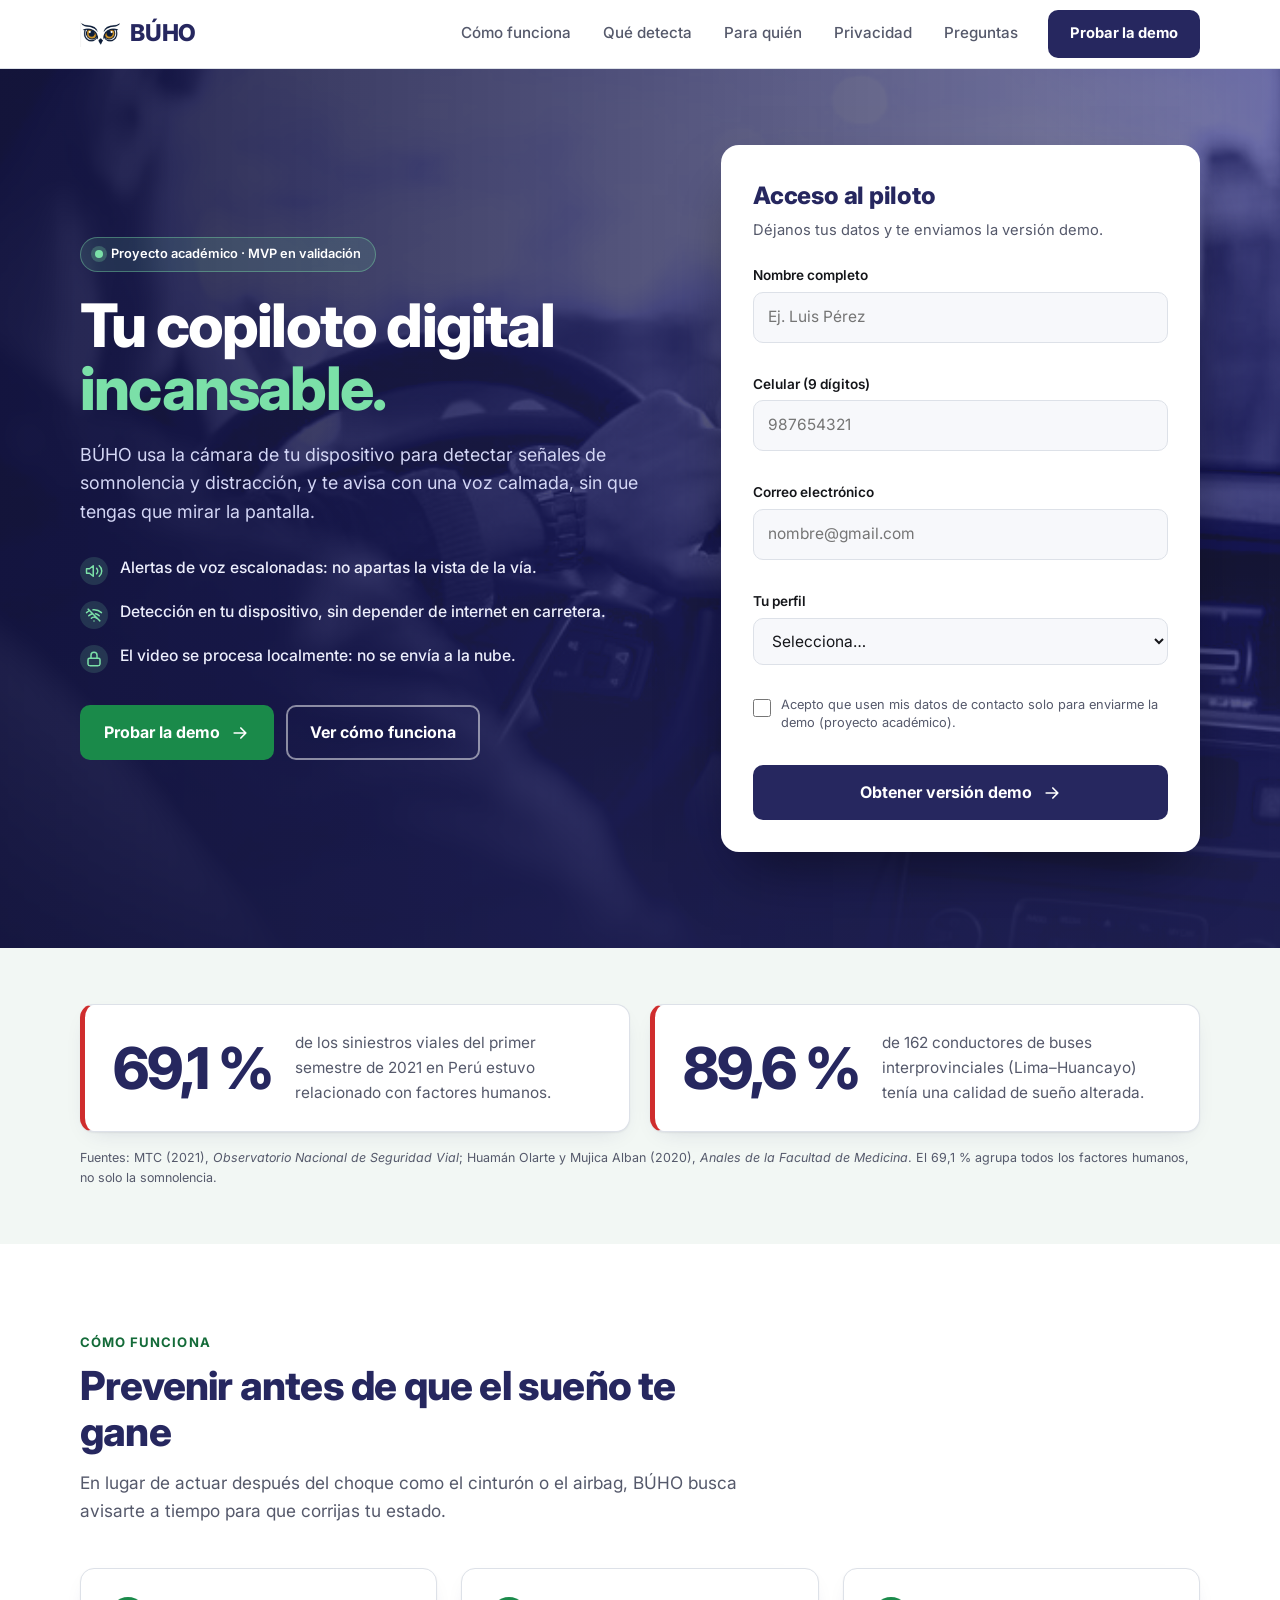
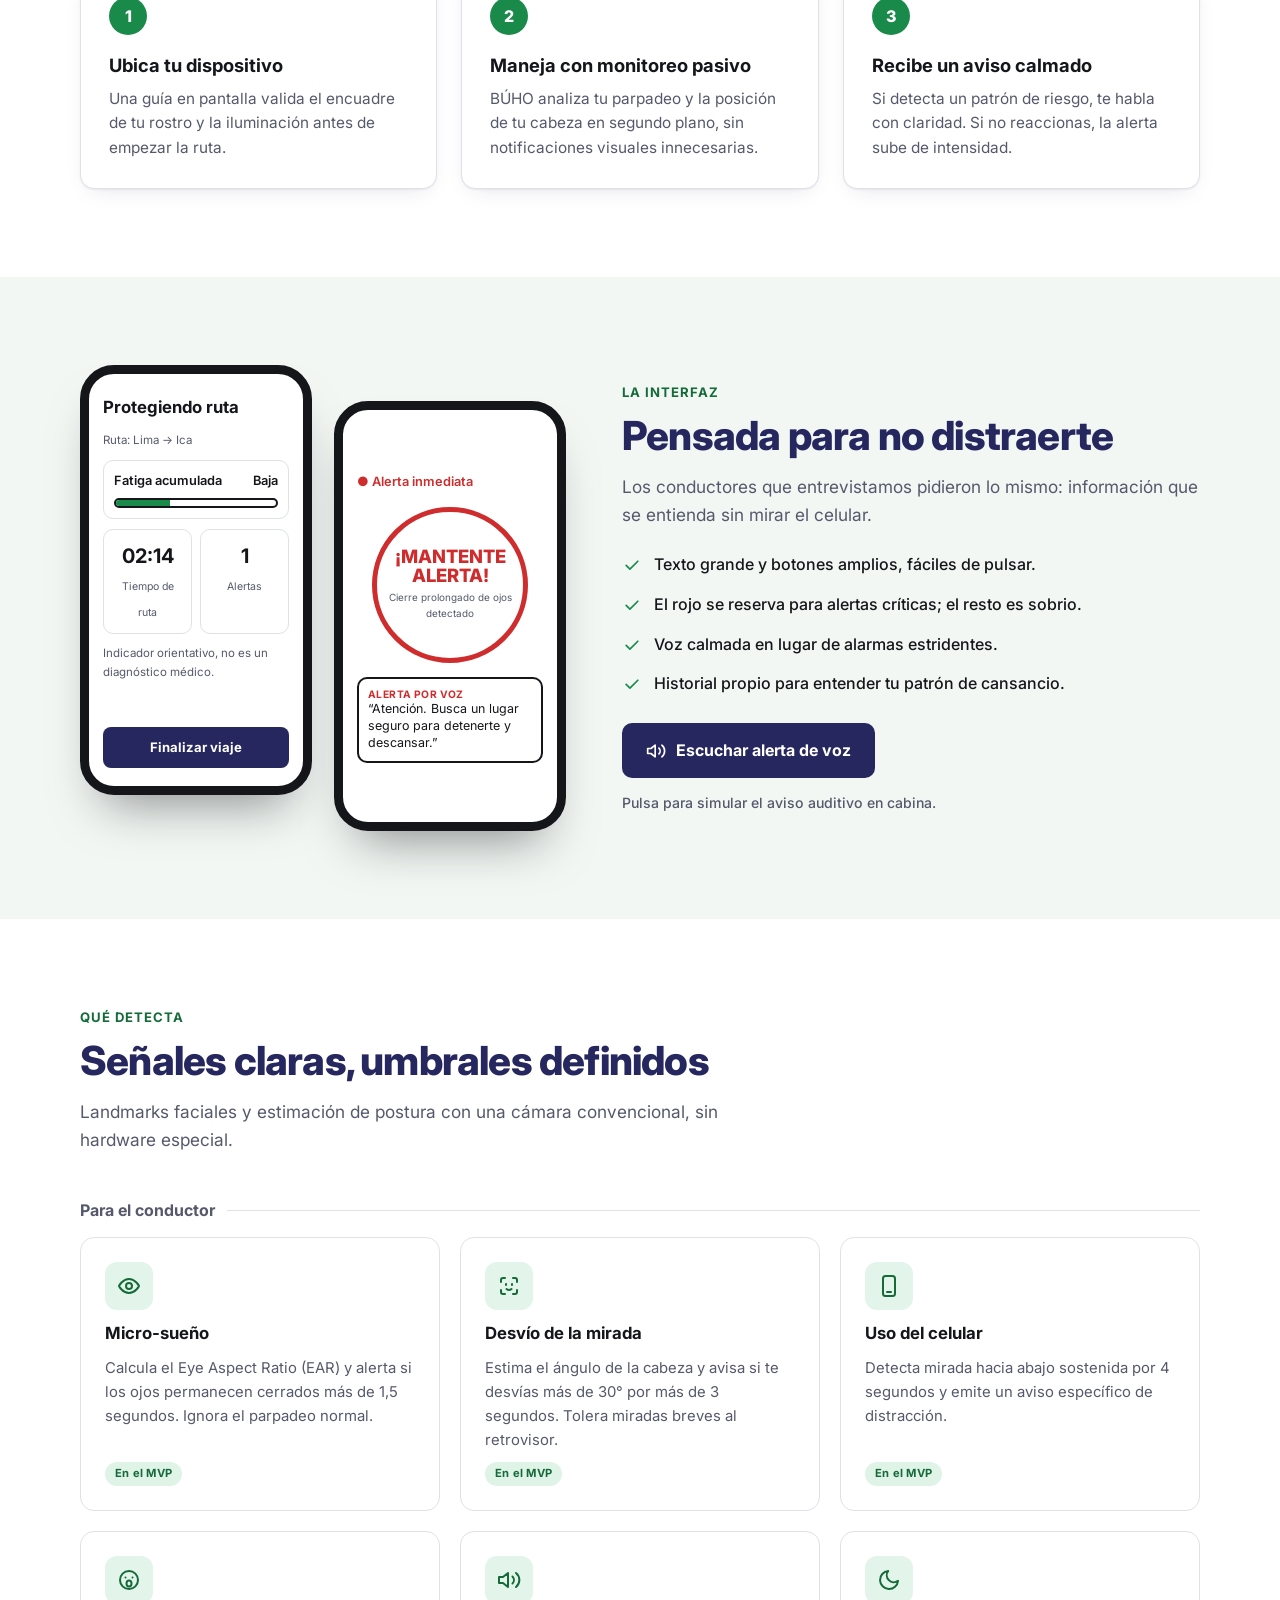
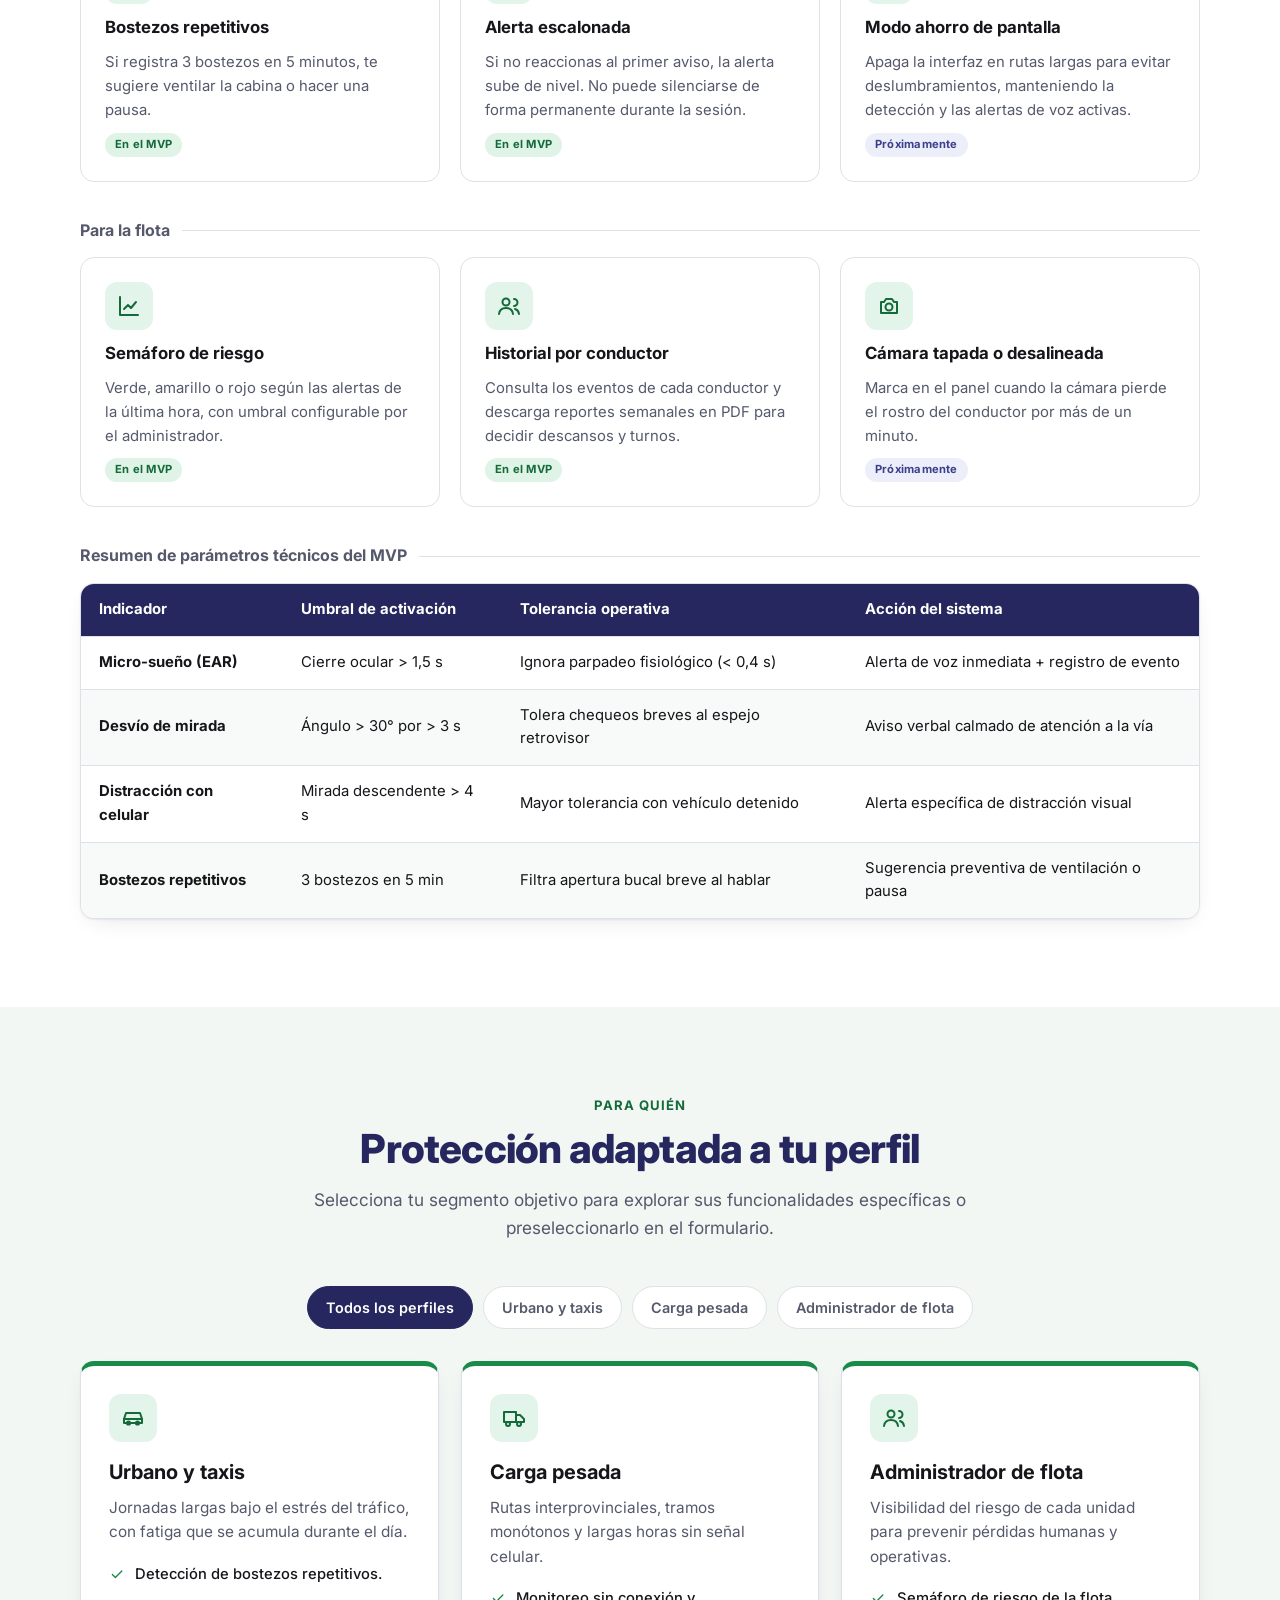
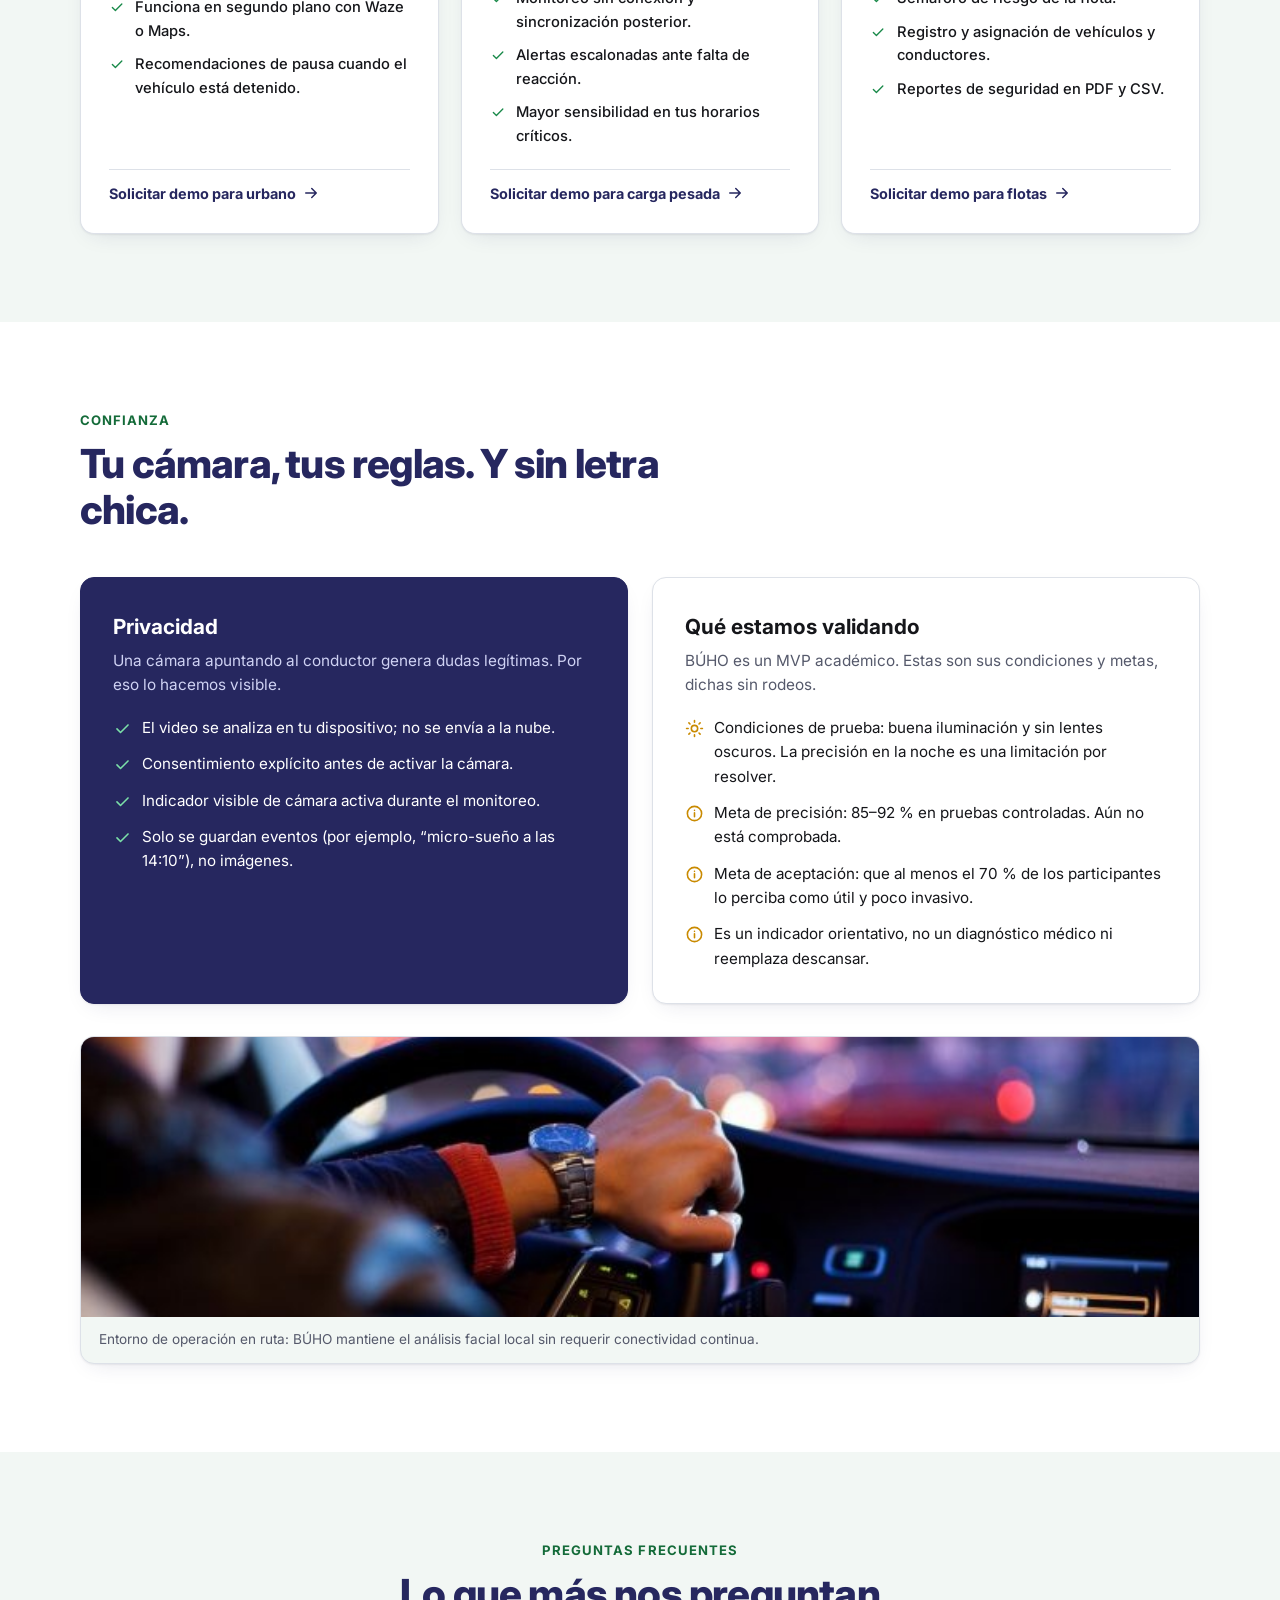
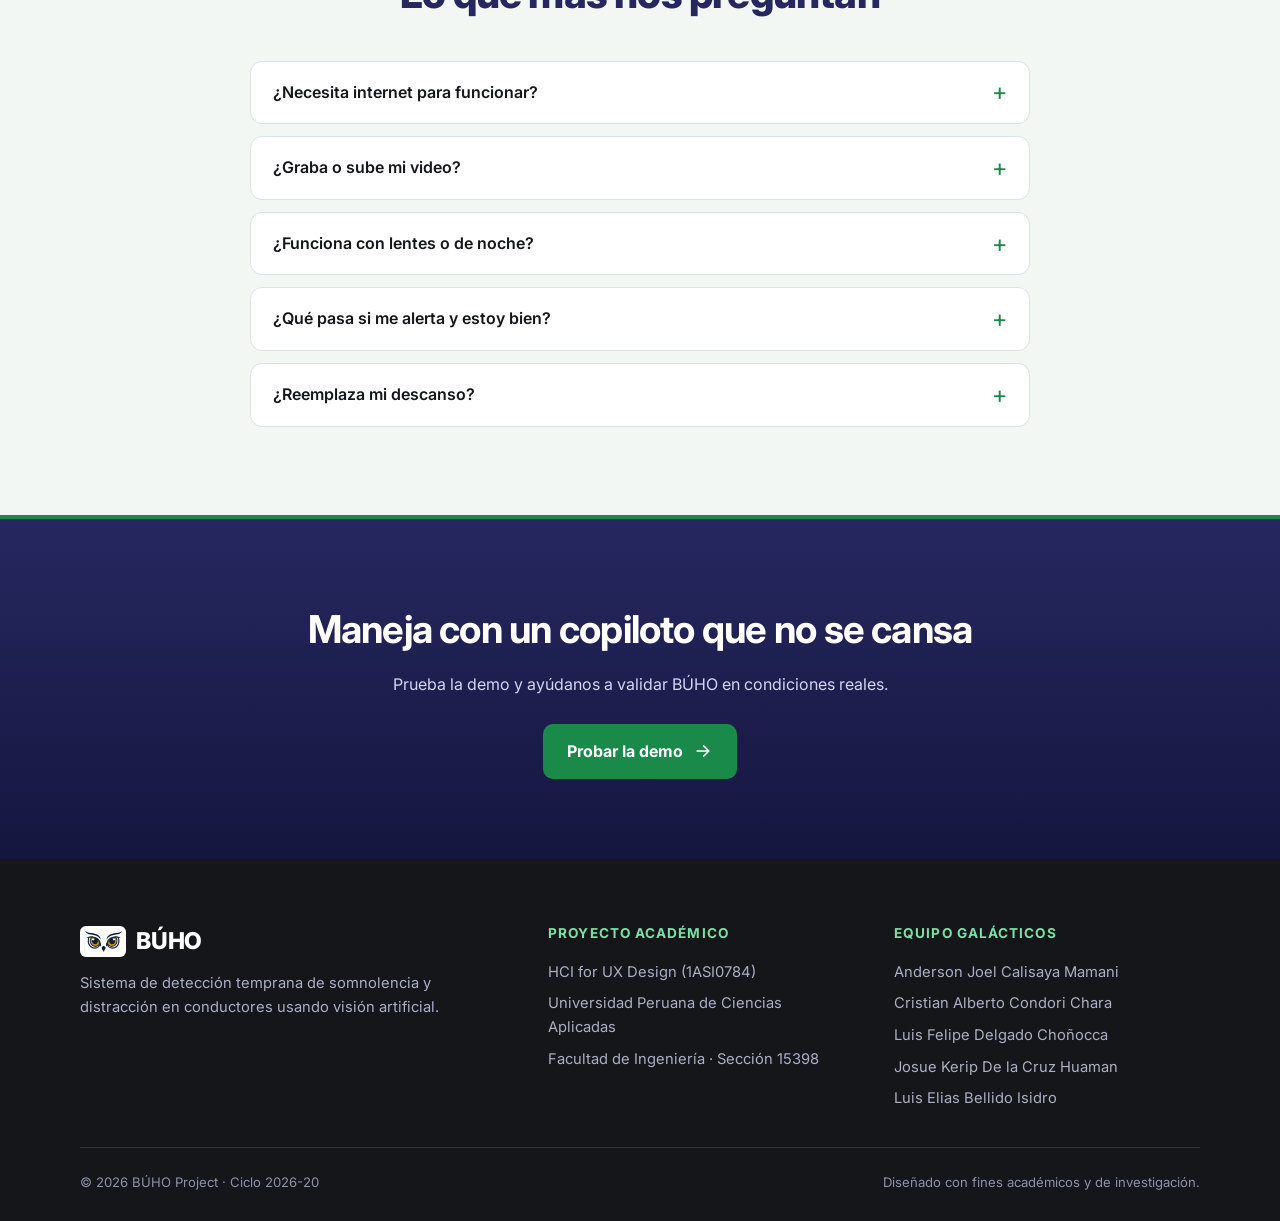
==== commit 42035ad3: "Add files via upload" ====
--- a/pages/index.html
+++ b/pages/index.html
@@ -5,12 +5,13 @@
   <meta name="viewport" content="width=device-width, initial-scale=1.0">
   <title>BÚHO | Tu copiloto digital incansable</title>
   <meta name="description" content="BÚHO detecta señales de somnolencia y distracción con la cámara de tu dispositivo y te avisa con una alerta de voz calmada, sin que apartes la vista de la vía.">
+  <meta name="author" content="Equipo Galácticos - UPC (1ASI0784)">
 
   <link rel="preconnect" href="https://fonts.googleapis.com">
   <link rel="preconnect" href="https://fonts.gstatic.com" crossorigin>
   <link href="https://fonts.googleapis.com/css2?family=Inter:wght@400;500;600;700;800&display=swap" rel="stylesheet">
 
-  <!-- Separación de estilos en hoja externa -->
+  <!-- Separación de estilos en hoja externa (CSS3 Best Practices) -->
   <link rel="icon" href="../favicon.ico" type="image/x-icon">
   <link rel="stylesheet" href="../css/styles.css">
 </head>
@@ -45,12 +46,12 @@
   <header>
     <div class="wrap barra">
       <a class="marca" href="#inicio" aria-label="BÚHO, ir al inicio">
-        <img src="[data-uri]" alt="" aria-hidden="true" width="40" height="26"> BÚHO
+        <img src="../assets/images/logo-buho.png" alt="Logotipo de BÚHO" width="40" height="26"> BÚHO
       </a>
       <button class="burger" id="burger" type="button" aria-expanded="false" aria-controls="menu" aria-label="Abrir menú">
         <svg class="ico" aria-hidden="true"><use href="#i-menu"/></svg>
       </button>
-      <nav class="menu" id="menu" aria-label="Principal">
+      <nav class="menu" id="menu" aria-label="Navegación principal">
         <a href="#como-funciona">Cómo funciona</a>
         <a href="#deteccion">Qué detecta</a>
         <a href="#para-quien">Para quién</a>
@@ -82,51 +83,56 @@
           </div>
         </div>
 
-        <!-- Formulario en contenedor complementario semántico -->
+        <!-- Formulario semántico con fieldset y legend -->
         <aside class="form-card" id="registro" aria-labelledby="titulo-form">
           <form id="form-demo" novalidate>
-            <h2 id="titulo-form">Acceso al piloto</h2>
-            <p class="sub">Déjanos tus datos y te enviamos la versión demo.</p>
-
-            <div class="campo" id="c-nombre">
-              <label for="nombre">Nombre completo</label>
-              <input id="nombre" name="nombre" type="text" autocomplete="name" placeholder="Ej. Luis Pérez" minlength="2" required aria-describedby="e-nombre">
-              <p class="err" id="e-nombre" aria-live="polite"></p>
-            </div>
-            <div class="campo" id="c-cel">
-              <label for="cel">Celular (9 dígitos)</label>
-              <input id="cel" name="cel" type="tel" inputmode="numeric" autocomplete="tel-national" placeholder="987654321" maxlength="9" pattern="9[0-9]{8}" required aria-describedby="e-cel">
-              <p class="err" id="e-cel" aria-live="polite"></p>
-            </div>
-            <div class="campo" id="c-correo">
-              <label for="correo">Correo electrónico</label>
-              <input id="correo" name="correo" type="email" autocomplete="email" placeholder="nombre@gmail.com" required aria-describedby="e-correo">
-              <p class="err" id="e-correo" aria-live="polite"></p>
-            </div>
-            <div class="campo" id="c-perfil">
-              <label for="perfil">Tu perfil</label>
-              <select id="perfil" name="perfil" required aria-describedby="e-perfil">
-                <option value="" selected disabled>Selecciona…</option>
-                <option value="urbano">Conductor urbano (particular o taxi)</option>
-                <option value="pesada">Carga pesada o interprovincial</option>
-                <option value="gestor">Gerente o administrador de flota</option>
-              </select>
-              <p class="err" id="e-perfil" aria-live="polite"></p>
-            </div>
-            <label class="acepto" id="c-acepto" for="acepto">
-              <input type="checkbox" id="acepto" name="acepto" required aria-describedby="e-acepto">
-              <span>Acepto que usen mis datos de contacto solo para enviarme la demo (proyecto académico).</span>
-            </label>
-            <p class="err" id="e-acepto" aria-live="polite"></p>
-
-            <button type="submit" class="btn btn-primario btn-bloque">Obtener versión demo <svg class="ico" aria-hidden="true"><use href="#i-arrow"/></svg></button>
+            <fieldset class="form-fieldset">
+              <legend id="titulo-form">Acceso al piloto</legend>
+              <p class="sub">Déjanos tus datos y te enviamos la versión demo.</p>
+
+              <div class="campo" id="c-nombre">
+                <label for="nombre">Nombre completo</label>
+                <input id="nombre" name="nombre" type="text" autocomplete="name" placeholder="Ej. Luis Pérez" minlength="2" required aria-describedby="e-nombre">
+                <p class="err" id="e-nombre" aria-live="polite"></p>
+              </div>
+              <div class="campo" id="c-cel">
+                <label for="cel">Celular (9 dígitos)</label>
+                <input id="cel" name="cel" type="tel" inputmode="numeric" autocomplete="tel-national" placeholder="987654321" maxlength="9" pattern="9[0-9]8" required aria-describedby="e-cel">
+                <p class="err" id="e-cel" aria-live="polite"></p>
+              </div>
+              <div class="campo" id="c-correo">
+                <label for="correo">Correo electrónico</label>
+                <input id="correo" name="correo" type="email" autocomplete="email" placeholder="nombre@gmail.com" required aria-describedby="e-correo">
+                <p class="err" id="e-correo" aria-live="polite"></p>
+              </div>
+              <div class="campo" id="c-perfil">
+                <label for="perfil">Tu perfil</label>
+                <select id="perfil" name="perfil" required aria-describedby="e-perfil">
+                  <option value="" selected disabled>Selecciona…</option>
+                  <option value="urbano">Conductor urbano (particular o taxi)</option>
+                  <option value="pesada">Carga pesada o interprovincial</option>
+                  <option value="gestor">Gerente o administrador de flota</option>
+                </select>
+                <p class="err" id="e-perfil" aria-live="polite"></p>
+              </div>
+              <label class="acepto" id="c-acepto" for="acepto">
+                <input type="checkbox" id="acepto" name="acepto" required aria-describedby="e-acepto">
+                <span>Acepto que usen mis datos de contacto solo para enviarme la demo (proyecto académico).</span>
+              </label>
+              <p class="err" id="e-acepto" aria-live="polite"></p>
+
+              <button type="submit" class="btn btn-primario btn-bloque">Obtener versión demo <svg class="ico" aria-hidden="true"><use href="#i-arrow"/></svg></button>
+            </fieldset>
           </form>
 
           <div class="exito" id="exito" hidden>
             <svg class="ico" aria-hidden="true"><use href="#i-check"/></svg>
             <h2>¡Registro listo!</h2>
             <p id="exito-texto">Gracias, <b id="exito-nombre"></b>. Este es un demo académico: tus datos no se enviaron a ningún servidor.</p>
-            <a class="btn btn-primario" id="btn-descarga" href="#" hidden>Abrir la demo <svg class="ico" aria-hidden="true"><use href="#i-arrow"/></svg></a>
+            <div class="exito-acciones">
+              <a class="btn btn-primario" id="btn-descarga" href="https://www.figma.com/design/aOCbZjoe7BdxFTgxPzazMA/Prototipo-de-BUHO?node-id=0-1&t=YXYy5a5cdmF1ODlB-1" target="_blank" rel="noopener noreferrer">Explorar prototipo en Figma <svg class="ico" aria-hidden="true"><use href="#i-arrow"/></svg></a>
+              <button type="button" class="btn-link" id="btn-reiniciar">Registrar otro perfil</button>
+            </div>
           </div>
         </aside>
       </div>
@@ -177,7 +183,7 @@
     <!-- ================= PANTALLAS ================= -->
     <section class="pantallas" aria-labelledby="t-pant">
       <div class="wrap pantallas-grid">
-        <figure class="telefonos reveal" role="img" aria-label="Pantallas de la aplicación: monitoreo activo y alerta de somnolencia">
+        <figure class="telefonos reveal" aria-labelledby="fig-pantallas">
           <div class="tel" aria-hidden="true">
             <h4>Protegiendo ruta</h4>
             <small>Ruta: Lima → Ica</small>
@@ -197,6 +203,7 @@
             <div class="t-circulo"><strong>¡MANTENTE ALERTA!</strong><small>Cierre prolongado de ojos detectado</small></div>
             <div class="t-voz"><b>ALERTA POR VOZ</b>“Atención. Busca un lugar seguro para detenerte y descansar.”</div>
           </div>
+          <figcaption class="sr-only" id="fig-pantallas">Vista comparativa de las pantallas de BÚHO: monitoreo activo de ruta y alerta inmediata por cierre prolongado de ojos.</figcaption>
         </figure>
         <div>
           <p class="sobre">La interfaz</p>
@@ -208,6 +215,14 @@
             <li><svg class="ico" aria-hidden="true"><use href="#i-check"/></svg> Voz calmada en lugar de alarmas estridentes.</li>
             <li><svg class="ico" aria-hidden="true"><use href="#i-check"/></svg> Historial propio para entender tu patrón de cansancio.</li>
           </ul>
+
+          <!-- Interacción de prueba de audio/alerta calmada -->
+          <div class="demo-voz-box">
+            <button type="button" class="btn btn-primario" id="btn-probar-voz">
+              <svg class="ico" aria-hidden="true"><use href="#i-voice"/></svg> Escuchar alerta de voz
+            </button>
+            <p class="voz-estado" id="voz-estado" aria-live="polite">Pulsa para simular el aviso auditivo en cabina.</p>
+          </div>
         </div>
       </div>
     </section>
@@ -282,6 +297,47 @@
             <span class="tag tag-prox">Próximamente</span>
           </article>
         </div>
+
+        <!-- Tabla técnica estructurada (HTML5 Tables & CSS3 Responsive Tables) -->
+        <h3 class="grupo-titulo">Resumen de parámetros técnicos del MVP</h3>
+        <div class="tabla-contenedor reveal" role="region" aria-label="Tabla de parámetros y umbrales de detección" tabindex="0">
+          <table class="tabla-datos">
+            <thead>
+              <tr>
+                <th scope="col">Indicador</th>
+                <th scope="col">Umbral de activación</th>
+                <th scope="col">Tolerancia operativa</th>
+                <th scope="col">Acción del sistema</th>
+              </tr>
+            </thead>
+            <tbody>
+              <tr>
+                <td><strong>Micro-sueño (EAR)</strong></td>
+                <td>Cierre ocular &gt; 1,5 s</td>
+                <td>Ignora parpadeo fisiológico (&lt; 0,4 s)</td>
+                <td>Alerta de voz inmediata + registro de evento</td>
+              </tr>
+              <tr>
+                <td><strong>Desvío de mirada</strong></td>
+                <td>Ángulo &gt; 30° por &gt; 3 s</td>
+                <td>Tolera chequeos breves al espejo retrovisor</td>
+                <td>Aviso verbal calmado de atención a la vía</td>
+              </tr>
+              <tr>
+                <td><strong>Distracción con celular</strong></td>
+                <td>Mirada descendente &gt; 4 s</td>
+                <td>Mayor tolerancia con vehículo detenido</td>
+                <td>Alerta específica de distracción visual</td>
+              </tr>
+              <tr>
+                <td><strong>Bostezos repetitivos</strong></td>
+                <td>3 bostezos en 5 min</td>
+                <td>Filtra apertura bucal breve al hablar</td>
+                <td>Sugerencia preventiva de ventilación o pausa</td>
+              </tr>
+            </tbody>
+          </table>
+        </div>
       </div>
     </section>
 
@@ -291,9 +347,19 @@
         <div class="cab-seccion centro">
           <p class="sobre">Para quién</p>
           <h2 class="titulo" id="t-seg">Protección adaptada a tu perfil</h2>
-        </div>
-        <div class="seg-grid">
-          <article class="seg reveal">
+          <p class="intro">Selecciona tu segmento objetivo para explorar sus funcionalidades específicas o preseleccionarlo en el formulario.</p>
+        </div>
+
+        <!-- Selector interactivo de opciones (Capítulo V - Sección 5.3) -->
+        <div class="filtro-segmentos" role="group" aria-label="Filtrar por perfil de usuario">
+          <button type="button" class="filtro-btn activo" data-seg="todos" aria-pressed="true">Todos los perfiles</button>
+          <button type="button" class="filtro-btn" data-seg="urbano" aria-pressed="false">Urbano y taxis</button>
+          <button type="button" class="filtro-btn" data-seg="pesada" aria-pressed="false">Carga pesada</button>
+          <button type="button" class="filtro-btn" data-seg="gestor" aria-pressed="false">Administrador de flota</button>
+        </div>
+
+        <div class="seg-grid" id="seg-grid">
+          <article class="seg reveal" data-perfil="urbano">
             <div class="f-ico"><svg class="ico" aria-hidden="true"><use href="#i-car"/></svg></div>
             <h3>Urbano y taxis</h3>
             <p>Jornadas largas bajo el estrés del tráfico, con fatiga que se acumula durante el día.</p>
@@ -302,8 +368,9 @@
               <li><svg class="ico" aria-hidden="true"><use href="#i-check"/></svg> Funciona en segundo plano con Waze o Maps.</li>
               <li><svg class="ico" aria-hidden="true"><use href="#i-check"/></svg> Recomendaciones de pausa cuando el vehículo está detenido.</li>
             </ul>
-          </article>
-          <article class="seg reveal">
+            <a href="#registro" class="seg-cta" data-select-perfil="urbano">Solicitar demo para urbano <svg class="ico" aria-hidden="true"><use href="#i-arrow"/></svg></a>
+          </article>
+          <article class="seg reveal" data-perfil="pesada">
             <div class="f-ico"><svg class="ico" aria-hidden="true"><use href="#i-truck"/></svg></div>
             <h3>Carga pesada</h3>
             <p>Rutas interprovinciales, tramos monótonos y largas horas sin señal celular.</p>
@@ -312,8 +379,9 @@
               <li><svg class="ico" aria-hidden="true"><use href="#i-check"/></svg> Alertas escalonadas ante falta de reacción.</li>
               <li><svg class="ico" aria-hidden="true"><use href="#i-check"/></svg> Mayor sensibilidad en tus horarios críticos.</li>
             </ul>
-          </article>
-          <article class="seg reveal">
+            <a href="#registro" class="seg-cta" data-select-perfil="pesada">Solicitar demo para carga pesada <svg class="ico" aria-hidden="true"><use href="#i-arrow"/></svg></a>
+          </article>
+          <article class="seg reveal" data-perfil="gestor">
             <div class="f-ico"><svg class="ico" aria-hidden="true"><use href="#i-users"/></svg></div>
             <h3>Administrador de flota</h3>
             <p>Visibilidad del riesgo de cada unidad para prevenir pérdidas humanas y operativas.</p>
@@ -322,6 +390,7 @@
               <li><svg class="ico" aria-hidden="true"><use href="#i-check"/></svg> Registro y asignación de vehículos y conductores.</li>
               <li><svg class="ico" aria-hidden="true"><use href="#i-check"/></svg> Reportes de seguridad en PDF y CSV.</li>
             </ul>
+            <a href="#registro" class="seg-cta" data-select-perfil="gestor">Solicitar demo para flotas <svg class="ico" aria-hidden="true"><use href="#i-arrow"/></svg></a>
           </article>
         </div>
       </div>
@@ -356,6 +425,15 @@
             </ul>
           </article>
         </div>
+
+        <!-- Recurso gráfico responsivo con etiqueta HTML5 <picture> -->
+        <figure class="contexto-visual reveal">
+          <picture>
+            <source media="(min-width: 768px)" srcset="../assets/images/fondo.jpg">
+            <img src="../assets/images/fondo.jpg" alt="Entorno de conducción asistida en carretera donde opera el monitoreo preventivo BÚHO" width="700" height="467" loading="lazy">
+          </picture>
+          <figcaption>Entorno de operación en ruta: BÚHO mantiene el análisis facial local sin requerir conectividad continua.</figcaption>
+        </figure>
       </div>
     </section>
 
@@ -405,13 +483,13 @@
     <div class="wrap">
       <div class="footer-grid">
         <div>
-          <div class="marca"><img src="[data-uri]" alt="" aria-hidden="true" width="40" height="26"> BÚHO</div>
+          <div class="marca"><img src="../assets/images/logo-buho.png" alt="Logotipo de BÚHO" width="40" height="26"> BÚHO</div>
           <p>Sistema de detección temprana de somnolencia y distracción en conductores usando visión artificial.</p>
         </div>
         <div>
           <h4>Proyecto académico</h4>
           <ul>
-            <li>HCI for UX Design</li>
+            <li>HCI for UX Design (1ASI0784)</li>
             <li>Universidad Peruana de Ciencias Aplicadas</li>
             <li>Facultad de Ingeniería · Sección 15398</li>
           </ul>
@@ -419,16 +497,16 @@
         <div>
           <h4>Equipo Galácticos</h4>
           <ul>
-            <li>Anderson Calisaya</li>
-            <li>Cristian Condori</li>
-            <li>Luis Felipe Delgado</li>
-            <li>Josué De la Cruz</li>
-            <li>Luis Elias Bellido</li>
+            <li>Anderson Joel Calisaya Mamani</li>
+            <li>Cristian Alberto Condori Chara</li>
+            <li>Luis Felipe Delgado Choñocca</li>
+            <li>Josue Kerip De la Cruz Huaman</li>
+            <li>Luis Elias Bellido Isidro</li>
           </ul>
         </div>
       </div>
       <div class="copy">
-        <span>© 2026 BÚHO Project</span>
+        <span>© 2026 BÚHO Project · Ciclo 2026-20</span>
         <span>Diseñado con fines académicos y de investigación.</span>
       </div>
     </div>
--- a/css/styles.css
+++ b/css/styles.css
@@ -1,5 +1,9 @@
-/* BÚHO · Landing · hoja de estilos */
-/* ===== Guía de estilos BÚHO: fondo blanco, azul marino para acciones, rojo/naranja solo para alertas ===== */
+/* ==========================================================================
+   BÚHO · Landing Page · Hoja de estilos externa (CSS3 & Responsive Design)
+   Guía visual: fondo claro (#fff / #f2f7f4), azul marino (#26275f) para acciones,
+   verde esmeralda (#1a8a4a) para acentos preventivos y rojo (#cf2d2d) solo en alertas.
+   ========================================================================== */
+
 :root {
   --navy: #26275f;
   --navy-dark: #15163f;
@@ -21,21 +25,100 @@
   --max: 1120px;
 }
 
-* { box-sizing: border-box; margin: 0; padding: 0; }
-html { scroll-behavior: smooth; scroll-padding-top: 84px; }
-body { font-family: "Inter", system-ui, "Segoe UI", sans-serif; color: var(--ink); background: #fff; line-height: 1.6; -webkit-font-smoothing: antialiased; }
-img, svg { display: block; max-width: 100%; }
+/* ---------- 1. Box Model & Reset ---------- */
+*, *::before, *::after {
+  box-sizing: border-box;
+  margin: 0;
+  padding: 0;
+}
+
+html {
+  scroll-behavior: smooth;
+  scroll-padding-top: 84px;
+}
+
+body {
+  font-family: "Inter", system-ui, "Segoe UI", sans-serif;
+  color: var(--ink);
+  background: #fff;
+  line-height: 1.6;
+  -webkit-font-smoothing: antialiased;
+}
+
+img, svg, picture {
+  display: block;
+  max-width: 100%;
+  height: auto;
+}
+
 a { color: inherit; }
-:focus-visible { outline: 3px solid #3b82f6; outline-offset: 3px; border-radius: 6px; }
-.wrap { width: min(var(--max), 100% - 40px); margin-inline: auto; }
-.ico { width: 1.25em; height: 1.25em; fill: none; stroke: currentColor; stroke-width: 2; stroke-linecap: round; stroke-linejoin: round; flex: none; }
+
+:focus-visible {
+  outline: 3px solid #3b82f6;
+  outline-offset: 3px;
+  border-radius: 6px;
+}
+
+.wrap {
+  width: min(var(--max), 100% - 40px);
+  margin-inline: auto;
+}
+
+.ico {
+  width: 1.25em;
+  height: 1.25em;
+  fill: none;
+  stroke: currentColor;
+  stroke-width: 2;
+  stroke-linecap: round;
+  stroke-linejoin: round;
+  flex: none;
+}
+
 .svg-sprite { position: absolute; }
 
-.skip { position: absolute; left: 12px; top: -60px; background: var(--navy); color: #fff; padding: 10px 16px; border-radius: 8px; z-index: 2000; text-decoration: none; font-weight: 600; }
+.sr-only {
+  position: absolute;
+  width: 1px;
+  height: 1px;
+  padding: 0;
+  margin: -1px;
+  overflow: hidden;
+  clip: rect(0, 0, 0, 0);
+  white-space: nowrap;
+  border: 0;
+}
+
+.skip {
+  position: absolute;
+  left: 12px;
+  top: -60px;
+  background: var(--navy);
+  color: #fff;
+  padding: 10px 16px;
+  border-radius: 8px;
+  z-index: 2000;
+  text-decoration: none;
+  font-weight: 600;
+}
 .skip:focus { top: 12px; }
 
-/* ---------- Botones ---------- */
-.btn { display: inline-flex; align-items: center; justify-content: center; gap: 10px; border: 2px solid transparent; border-radius: 10px; padding: 13px 22px; font: inherit; font-weight: 700; font-size: 1rem; cursor: pointer; text-decoration: none; transition: background .2s, color .2s, border-color .2s, transform .2s; }
+/* ---------- 2. Botones y Pseudoclases ---------- */
+.btn {
+  display: inline-flex;
+  align-items: center;
+  justify-content: center;
+  gap: 10px;
+  border: 2px solid transparent;
+  border-radius: 10px;
+  padding: 13px 22px;
+  font: inherit;
+  font-weight: 700;
+  font-size: 1rem;
+  cursor: pointer;
+  text-decoration: none;
+  transition: background .2s, color .2s, border-color .2s, transform .2s;
+}
 .btn-primario { background: var(--navy); color: #fff; }
 .btn-primario:hover { background: var(--navy-dark); transform: translateY(-1px); }
 .btn-borde { background: transparent; color: #fff; border-color: rgba(255, 255, 255, .5); }
@@ -46,81 +129,480 @@
 .btn-verde:hover { background: var(--green-dark); transform: translateY(-1px); }
 .btn-bloque { width: 100%; }
 
-/* ---------- Cabecera ---------- */
-header { position: sticky; top: 0; z-index: 1000; background: rgba(255, 255, 255, .92); backdrop-filter: blur(10px); -webkit-backdrop-filter: blur(10px); border-bottom: 1px solid var(--line); }
-.barra { display: flex; align-items: center; justify-content: space-between; height: 68px; gap: 16px; }
-.marca { display: flex; align-items: center; gap: 10px; font-weight: 800; font-size: 1.45rem; color: var(--navy); text-decoration: none; letter-spacing: -.01em; }
-.marca img { width: 40px; height: auto; }
-.menu { display: flex; align-items: center; gap: 28px; }
-.menu a:not(.btn) { text-decoration: none; color: var(--muted); font-weight: 500; font-size: .95rem; padding: 6px 2px; border-bottom: 2px solid transparent; }
-.menu a:not(.btn):hover { color: var(--navy); border-color: var(--green); }
-.menu .btn { padding: 10px 20px; font-size: .92rem; }
-.burger { display: none; background: none; border: 1.5px solid var(--line); border-radius: 10px; width: 44px; height: 44px; place-items: center; color: var(--navy); cursor: pointer; }
-
-/* ---------- Hero ---------- */
-.hero { position: relative; color: #fff; background: var(--navy-dark); padding: 76px 0 96px; overflow: hidden; isolation: isolate; }
-/* Foto de fondo teñida de azul (duotono): la imagen aporta la luminosidad y el azul marino el color */
-.hero::before { content: ""; position: absolute; inset: 0; z-index: -2; background: var(--navy) url("../assets/images/fondo.jpg") center / cover no-repeat; background-blend-mode: luminosity; filter: saturate(1.1) contrast(1.05); }
-/* Degradado para que el texto siempre se lea bien */
-.hero::after { content: ""; position: absolute; inset: 0; z-index: -1; background: linear-gradient(90deg, rgba(21, 22, 63, .92) 0%, rgba(30, 31, 82, .78) 45%, rgba(38, 39, 95, .55) 100%), linear-gradient(180deg, rgba(21, 22, 63, .0) 55%, rgba(21, 22, 63, .9) 100%); }
-.hero-grid { display: grid; grid-template-columns: 1.1fr .9fr; gap: 56px; align-items: center; }
-.etiqueta { display: inline-flex; align-items: center; gap: 8px; background: rgba(123, 224, 168, .12); border: 1px solid rgba(123, 224, 168, .4); padding: 6px 14px; border-radius: 999px; font-size: .8rem; font-weight: 600; margin-bottom: 22px; }
-.punto { width: 8px; height: 8px; border-radius: 50%; background: var(--mint); box-shadow: 0 0 0 4px rgba(123, 224, 168, .25); }
-.hero h1 { font-size: clamp(2.3rem, 5.4vw, 3.75rem); line-height: 1.06; letter-spacing: -.03em; font-weight: 800; margin-bottom: 20px; }
-.hero h1 em { font-style: normal; color: var(--mint); }
-.hero .lead { font-size: 1.12rem; color: #d3d6f5; max-width: 34em; margin-bottom: 28px; }
-.puntos-clave { list-style: none; display: grid; gap: 14px; margin-bottom: 32px; }
-.puntos-clave li { display: flex; gap: 12px; align-items: flex-start; color: #eceefc; font-weight: 500; font-size: .98rem; }
-.puntos-clave .ico { margin-top: 2px; color: var(--mint); background: rgba(123, 224, 168, .16); padding: 5px; border-radius: 50%; width: 28px; height: 28px; }
-.hero-acciones { display: flex; flex-wrap: wrap; gap: 12px; }
-
-/* Formulario */
-.form-card { background: #fff; color: var(--ink); border-radius: 18px; padding: 32px; box-shadow: 0 30px 60px -20px rgba(0, 0, 0, .55); }
-.form-card h2 { font-size: 1.5rem; color: var(--navy); letter-spacing: -.01em; }
-.form-card .sub { color: var(--muted); font-size: .92rem; margin: 4px 0 22px; }
+.btn-link {
+  background: none;
+  border: none;
+  color: var(--navy);
+  font: inherit;
+  font-size: .88rem;
+  font-weight: 600;
+  text-decoration: underline;
+  cursor: pointer;
+  margin-top: 10px;
+}
+.btn-link:hover { color: var(--green-dark); }
+
+/* ---------- 3. Cabecera y Navegación Flexbox ---------- */
+header {
+  position: sticky;
+  top: 0;
+  z-index: 1000;
+  background: rgba(255, 255, 255, .94);
+  backdrop-filter: blur(10px);
+  -webkit-backdrop-filter: blur(10px);
+  border-bottom: 1px solid var(--line);
+}
+
+.barra {
+  display: flex;
+  align-items: center;
+  justify-content: space-between;
+  height: 68px;
+  gap: 16px;
+}
+
+.marca {
+  display: flex;
+  align-items: center;
+  gap: 10px;
+  font-weight: 800;
+  font-size: 1.45rem;
+  color: var(--navy);
+  text-decoration: none;
+  letter-spacing: -.01em;
+}
+
+.marca img {
+  width: 40px;
+  height: auto;
+}
+
+.menu {
+  display: flex;
+  align-items: center;
+  gap: 28px;
+}
+
+.menu a:not(.btn) {
+  text-decoration: none;
+  color: var(--muted);
+  font-weight: 500;
+  font-size: .95rem;
+  padding: 6px 2px;
+  border-bottom: 2px solid transparent;
+  transition: color .2s, border-color .2s;
+}
+
+.menu a:not(.btn):hover {
+  color: var(--navy);
+  border-color: var(--green);
+}
+
+.menu .btn {
+  padding: 10px 20px;
+  font-size: .92rem;
+}
+
+.burger {
+  display: none;
+  background: none;
+  border: 1.5px solid var(--line);
+  border-radius: 10px;
+  width: 44px;
+  height: 44px;
+  place-items: center;
+  color: var(--navy);
+  cursor: pointer;
+}
+
+/* ---------- 4. Hero & Tipografía Fluida ---------- */
+.hero {
+  position: relative;
+  color: #fff;
+  background: var(--navy-dark);
+  padding: 76px 0 96px;
+  overflow: hidden;
+  isolation: isolate;
+}
+
+.hero::before {
+  content: "";
+  position: absolute;
+  inset: 0;
+  z-index: -2;
+  background: var(--navy) url("../assets/images/fondo.jpg") center / cover no-repeat;
+  background-blend-mode: luminosity;
+  filter: saturate(1.1) contrast(1.05);
+}
+
+.hero::after {
+  content: "";
+  position: absolute;
+  inset: 0;
+  z-index: -1;
+  background: linear-gradient(90deg, rgba(21, 22, 63, .92) 0%, rgba(30, 31, 82, .78) 45%, rgba(38, 39, 95, .55) 100%),
+              linear-gradient(180deg, rgba(21, 22, 63, .0) 55%, rgba(21, 22, 63, .9) 100%);
+}
+
+.hero-grid {
+  display: grid;
+  grid-template-columns: 1.1fr .9fr;
+  gap: 56px;
+  align-items: center;
+}
+
+.etiqueta {
+  display: inline-flex;
+  align-items: center;
+  gap: 8px;
+  background: rgba(123, 224, 168, .12);
+  border: 1px solid rgba(123, 224, 168, .4);
+  padding: 6px 14px;
+  border-radius: 999px;
+  font-size: .8rem;
+  font-weight: 600;
+  margin-bottom: 22px;
+}
+
+.punto {
+  width: 8px;
+  height: 8px;
+  border-radius: 50%;
+  background: var(--mint);
+  box-shadow: 0 0 0 4px rgba(123, 224, 168, .25);
+}
+
+.hero h1 {
+  font-size: clamp(2.3rem, 5.4vw, 3.75rem);
+  line-height: 1.06;
+  letter-spacing: -.03em;
+  font-weight: 800;
+  margin-bottom: 20px;
+}
+
+.hero h1 em {
+  font-style: normal;
+  color: var(--mint);
+}
+
+.hero .lead {
+  font-size: 1.12rem;
+  color: #d3d6f5;
+  max-width: 34em;
+  margin-bottom: 28px;
+}
+
+.puntos-clave {
+  list-style: none;
+  display: grid;
+  gap: 14px;
+  margin-bottom: 32px;
+}
+
+.puntos-clave li {
+  display: flex;
+  gap: 12px;
+  align-items: flex-start;
+  color: #eceefc;
+  font-weight: 500;
+  font-size: .98rem;
+}
+
+.puntos-clave .ico {
+  margin-top: 2px;
+  color: var(--mint);
+  background: rgba(123, 224, 168, .16);
+  padding: 5px;
+  border-radius: 50%;
+  width: 28px;
+  height: 28px;
+}
+
+.hero-acciones {
+  display: flex;
+  flex-wrap: wrap;
+  gap: 12px;
+}
+
+/* ---------- 5. Formulario con Fieldset ---------- */
+.form-card {
+  background: #fff;
+  color: var(--ink);
+  border-radius: 18px;
+  padding: 32px;
+  box-shadow: 0 30px 60px -20px rgba(0, 0, 0, .55);
+}
+
+.form-fieldset {
+  border: none;
+  padding: 0;
+  margin: 0;
+}
+
+.form-fieldset legend {
+  font-size: 1.5rem;
+  font-weight: 800;
+  color: var(--navy);
+  letter-spacing: -.01em;
+}
+
+.form-card .sub {
+  color: var(--muted);
+  font-size: .92rem;
+  margin: 4px 0 22px;
+}
+
 .campo { margin-bottom: 14px; }
-.campo label { display: block; font-weight: 600; font-size: .85rem; margin-bottom: 5px; }
-.campo input, .campo select { width: 100%; padding: 12px 14px; border: 1.5px solid var(--line); border-radius: 10px; background: #f7f8fb; font: inherit; font-size: .97rem; color: var(--ink); transition: border-color .2s, box-shadow .2s, background .2s; }
-.campo input:focus, .campo select:focus { outline: none; border-color: var(--navy); background: #fff; box-shadow: 0 0 0 4px rgba(38, 39, 95, .12); }
-.campo.error input, .campo.error select { border-color: var(--danger); }
-.err { color: var(--danger); font-size: .8rem; min-height: 1.1em; margin-top: 3px; }
-.acepto { display: flex; gap: 10px; align-items: flex-start; font-size: .8rem; color: var(--muted); margin: 6px 0 4px; line-height: 1.45; }
-.acepto input { margin-top: 3px; width: 18px; height: 18px; accent-color: var(--navy); flex: none; }
+
+.campo label {
+  display: block;
+  font-weight: 600;
+  font-size: .85rem;
+  margin-bottom: 5px;
+}
+
+.campo input,
+.campo select {
+  width: 100%;
+  padding: 12px 14px;
+  border: 1.5px solid var(--line);
+  border-radius: 10px;
+  background: #f7f8fb;
+  font: inherit;
+  font-size: .97rem;
+  color: var(--ink);
+  transition: border-color .2s, box-shadow .2s, background .2s;
+}
+
+.campo input:focus,
+.campo select:focus {
+  outline: none;
+  border-color: var(--navy);
+  background: #fff;
+  box-shadow: 0 0 0 4px rgba(38, 39, 95, .12);
+}
+
+.campo.error input,
+.campo.error select {
+  border-color: var(--danger);
+}
+
+.err {
+  color: var(--danger);
+  font-size: .8rem;
+  min-height: 1.1em;
+  margin-top: 3px;
+}
+
+.acepto {
+  display: flex;
+  gap: 10px;
+  align-items: flex-start;
+  font-size: .8rem;
+  color: var(--muted);
+  margin: 6px 0 4px;
+  line-height: 1.45;
+}
+
+.acepto input {
+  margin-top: 3px;
+  width: 18px;
+  height: 18px;
+  accent-color: var(--navy);
+  flex: none;
+}
+
 .acepto.error { color: var(--danger); }
 #e-acepto { margin-bottom: 14px; }
-.exito { text-align: center; padding: 18px 4px; }
-.exito .ico { width: 54px; height: 54px; margin: 0 auto 14px; color: var(--ok); background: #e3f4ea; border-radius: 50%; padding: 13px; }
-.exito h2 { margin-bottom: 8px; }
-.exito p { color: var(--muted); font-size: .95rem; margin-bottom: 16px; }
-
-/* ---------- Secciones ---------- */
+
+.exito {
+  text-align: center;
+  padding: 18px 4px;
+}
+
+.exito .ico {
+  width: 54px;
+  height: 54px;
+  margin: 0 auto 14px;
+  color: var(--ok);
+  background: #e3f4ea;
+  border-radius: 50%;
+  padding: 13px;
+}
+
+.exito h2 {
+  font-size: 1.45rem;
+  color: var(--navy);
+  margin-bottom: 8px;
+}
+
+.exito p {
+  color: var(--muted);
+  font-size: .95rem;
+  margin-bottom: 16px;
+}
+
+.exito-acciones {
+  display: flex;
+  flex-direction: column;
+  align-items: center;
+  gap: 6px;
+}
+
+/* ---------- 6. Secciones Generales ---------- */
 section { padding: 88px 0; }
-.cab-seccion { max-width: 680px; margin-bottom: 44px; }
-.cab-seccion.centro { margin-inline: auto; text-align: center; }
-.sobre { color: var(--green-dark); font-weight: 700; font-size: .82rem; letter-spacing: .08em; text-transform: uppercase; margin-bottom: 10px; }
-h2.titulo { font-size: clamp(1.8rem, 3.6vw, 2.5rem); line-height: 1.15; letter-spacing: -.02em; color: var(--navy); font-weight: 800; }
-.cab-seccion p.intro, .intro-pantallas { color: var(--muted); font-size: 1.08rem; margin-top: 14px; }
-
-/* Cifras */
-.cifras { background: var(--bg); padding: 56px 0; }
-.cifras-grid { display: grid; grid-template-columns: repeat(2, 1fr); gap: 20px; }
-.cifra { background: #fff; border: 1px solid var(--line); border-left: 5px solid var(--danger); border-radius: var(--radius); padding: 26px 28px; display: flex; gap: 22px; align-items: center; box-shadow: var(--shadow); }
-.cifra strong { font-size: clamp(2.6rem, 5vw, 3.6rem); line-height: 1; letter-spacing: -.03em; color: var(--navy); font-weight: 800; white-space: nowrap; }
-.cifra p { color: var(--muted); font-size: .96rem; }
-.fuente { margin-top: 16px; font-size: .78rem; color: var(--muted); }
-
-/* Cómo funciona */
-.pasos { list-style: none; display: grid; grid-template-columns: repeat(3, 1fr); gap: 24px; counter-reset: paso; }
-.paso { position: relative; background: #fff; border: 1px solid var(--line); border-radius: var(--radius); padding: 28px; box-shadow: var(--shadow); counter-increment: paso; }
-.paso::before { content: counter(paso); display: grid; place-items: center; width: 38px; height: 38px; border-radius: 50%; background: var(--green); color: #fff; font-weight: 800; margin-bottom: 16px; }
-.paso h3 { font-size: 1.15rem; margin-bottom: 6px; color: var(--ink); }
-.paso p { color: var(--muted); font-size: .96rem; }
-
-/* Pantallas */
+
+.cab-seccion {
+  max-width: 680px;
+  margin-bottom: 44px;
+}
+
+.cab-seccion.centro {
+  margin-inline: auto;
+  text-align: center;
+}
+
+.sobre {
+  color: var(--green-dark);
+  font-weight: 700;
+  font-size: .82rem;
+  letter-spacing: .08em;
+  text-transform: uppercase;
+  margin-bottom: 10px;
+}
+
+h2.titulo {
+  font-size: clamp(1.8rem, 3.6vw, 2.5rem);
+  line-height: 1.15;
+  letter-spacing: -.02em;
+  color: var(--navy);
+  font-weight: 800;
+}
+
+.cab-seccion p.intro,
+.intro-pantallas {
+  color: var(--muted);
+  font-size: 1.08rem;
+  margin-top: 14px;
+}
+
+/* ---------- 7. Cifras ---------- */
+.cifras {
+  background: var(--bg);
+  padding: 56px 0;
+}
+
+.cifras-grid {
+  display: grid;
+  grid-template-columns: repeat(2, 1fr);
+  gap: 20px;
+}
+
+.cifra {
+  background: #fff;
+  border: 1px solid var(--line);
+  border-left: 5px solid var(--danger);
+  border-radius: var(--radius);
+  padding: 26px 28px;
+  display: flex;
+  gap: 22px;
+  align-items: center;
+  box-shadow: var(--shadow);
+}
+
+.cifra strong {
+  font-size: clamp(2.6rem, 5vw, 3.6rem);
+  line-height: 1;
+  letter-spacing: -.03em;
+  color: var(--navy);
+  font-weight: 800;
+  white-space: nowrap;
+}
+
+.cifra p {
+  color: var(--muted);
+  font-size: .96rem;
+}
+
+.fuente {
+  margin-top: 16px;
+  font-size: .78rem;
+  color: var(--muted);
+}
+
+/* ---------- 8. Cómo funciona ---------- */
+.pasos {
+  list-style: none;
+  display: grid;
+  grid-template-columns: repeat(3, 1fr);
+  gap: 24px;
+  counter-reset: paso;
+}
+
+.paso {
+  position: relative;
+  background: #fff;
+  border: 1px solid var(--line);
+  border-radius: var(--radius);
+  padding: 28px;
+  box-shadow: var(--shadow);
+  counter-increment: paso;
+}
+
+.paso::before {
+  content: counter(paso);
+  display: grid;
+  place-items: center;
+  width: 38px;
+  height: 38px;
+  border-radius: 50%;
+  background: var(--green);
+  color: #fff;
+  font-weight: 800;
+  margin-bottom: 16px;
+}
+
+.paso h3 {
+  font-size: 1.15rem;
+  margin-bottom: 6px;
+  color: var(--ink);
+}
+
+.paso p {
+  color: var(--muted);
+  font-size: .96rem;
+}
+
+/* ---------- 9. Pantallas & Demo Voz ---------- */
 .pantallas { background: var(--bg); }
-.pantallas-grid { display: grid; grid-template-columns: .9fr 1.1fr; gap: 56px; align-items: center; }
-.telefonos { display: flex; gap: 22px; justify-content: center; align-items: flex-start; }
-.tel { width: 232px; border: 9px solid var(--ink); border-radius: 34px; background: #fff; padding: 20px 14px 18px; box-shadow: 0 30px 50px -24px rgba(21, 22, 26, .5); min-height: 430px; display: flex; flex-direction: column; gap: 10px; }
+
+.pantallas-grid {
+  display: grid;
+  grid-template-columns: .9fr 1.1fr;
+  gap: 56px;
+  align-items: center;
+}
+
+.telefonos {
+  display: flex;
+  gap: 22px;
+  justify-content: center;
+  align-items: flex-start;
+}
+
+.tel {
+  width: 232px;
+  border: 9px solid var(--ink);
+  border-radius: 34px;
+  background: #fff;
+  padding: 20px 14px 18px;
+  box-shadow: 0 30px 50px -24px rgba(21, 22, 26, .5);
+  min-height: 430px;
+  display: flex;
+  flex-direction: column;
+  gap: 10px;
+}
+
 .tel:nth-child(2) { margin-top: 36px; }
 .tel h4 { font-size: 1.05rem; color: var(--ink); }
 .tel small { color: var(--muted); font-size: .72rem; }
@@ -139,90 +621,504 @@
 .t-circulo small { margin-top: 5px; font-size: .62rem; }
 .t-voz { border: 2px solid var(--ink); border-radius: 10px; padding: 9px; text-align: left; font-size: .78rem; line-height: 1.35; }
 .t-voz b { display: block; color: var(--danger); font-size: .64rem; letter-spacing: .04em; }
-.lista-tick { list-style: none; display: grid; gap: 14px; margin-top: 24px; }
-.lista-tick li { display: flex; gap: 12px; color: var(--ink); font-weight: 500; }
-.lista-tick .ico { color: var(--ok); margin-top: 3px; }
-
-/* Qué detecta */
-.grupo-titulo { font-size: 1rem; font-weight: 700; color: var(--muted); margin: 0 0 14px; display: flex; align-items: center; gap: 12px; }
-.grupo-titulo::after { content: ""; flex: 1; height: 1px; background: var(--line); }
-.grid-cards { display: grid; grid-template-columns: repeat(3, 1fr); gap: 20px; margin-bottom: 36px; }
-.feature { background: #fff; border: 1px solid var(--line); border-radius: var(--radius); padding: 24px; display: flex; flex-direction: column; gap: 10px; transition: box-shadow .25s, transform .25s, border-color .25s; }
-.feature:hover { box-shadow: var(--shadow); transform: translateY(-3px); border-color: #a9d9bc; }
-.f-ico { width: 48px; height: 48px; border-radius: 12px; background: var(--green-soft); color: var(--green-dark); display: grid; place-items: center; }
-.f-ico .ico { width: 24px; height: 24px; }
+
+.lista-tick {
+  list-style: none;
+  display: grid;
+  gap: 14px;
+  margin-top: 24px;
+}
+
+.lista-tick li {
+  display: flex;
+  gap: 12px;
+  color: var(--ink);
+  font-weight: 500;
+}
+
+.lista-tick .ico {
+  color: var(--ok);
+  margin-top: 3px;
+}
+
+.demo-voz-box {
+  margin-top: 26px;
+  display: flex;
+  flex-wrap: wrap;
+  align-items: center;
+  gap: 14px;
+}
+
+.voz-estado {
+  font-size: .88rem;
+  color: var(--muted);
+  font-weight: 500;
+}
+
+/* ---------- 10. Qué detecta & Tabla de Parámetros ---------- */
+.grupo-titulo {
+  font-size: 1rem;
+  font-weight: 700;
+  color: var(--muted);
+  margin: 0 0 14px;
+  display: flex;
+  align-items: center;
+  gap: 12px;
+}
+
+.grupo-titulo::after {
+  content: "";
+  flex: 1;
+  height: 1px;
+  background: var(--line);
+}
+
+.grid-cards {
+  display: grid;
+  grid-template-columns: repeat(3, 1fr);
+  gap: 20px;
+  margin-bottom: 36px;
+}
+
+.feature {
+  background: #fff;
+  border: 1px solid var(--line);
+  border-radius: var(--radius);
+  padding: 24px;
+  display: flex;
+  flex-direction: column;
+  gap: 10px;
+  transition: box-shadow .25s, transform .25s, border-color .25s;
+}
+
+.feature:hover {
+  box-shadow: var(--shadow);
+  transform: translateY(-3px);
+  border-color: #a9d9bc;
+}
+
+.f-ico {
+  width: 48px;
+  height: 48px;
+  border-radius: 12px;
+  background: var(--green-soft);
+  color: var(--green-dark);
+  display: grid;
+  place-items: center;
+}
+
+.f-ico .ico {
+  width: 24px;
+  height: 24px;
+}
+
 .feature h3 { font-size: 1.05rem; }
-.feature p { color: var(--muted); font-size: .93rem; flex: 1; }
-.tag { align-self: flex-start; font-size: .7rem; font-weight: 700; padding: 3px 10px; border-radius: 999px; letter-spacing: .02em; }
+
+.feature p {
+  color: var(--muted);
+  font-size: .93rem;
+  flex: 1;
+}
+
+.tag {
+  align-self: flex-start;
+  font-size: .7rem;
+  font-weight: 700;
+  padding: 3px 10px;
+  border-radius: 999px;
+  letter-spacing: .02em;
+}
+
 .tag-mvp { background: #dff3e7; color: #146b39; }
 .tag-prox { background: #eceefa; color: #3c3f8a; }
 
-/* Segmentos */
+/* Tabla técnica CSS3 */
+.tabla-contenedor {
+  overflow-x: auto;
+  border: 1px solid var(--line);
+  border-radius: var(--radius);
+  box-shadow: var(--shadow);
+  background: #fff;
+}
+
+.tabla-datos {
+  width: 100%;
+  border-collapse: collapse;
+  text-align: left;
+  font-size: .93rem;
+}
+
+.tabla-datos thead {
+  background: var(--navy);
+  color: #fff;
+}
+
+.tabla-datos th,
+.tabla-datos td {
+  padding: 14px 18px;
+  border-bottom: 1px solid var(--line);
+}
+
+.tabla-datos tbody tr:nth-child(even) {
+  background: #f8faf9;
+}
+
+.tabla-datos tbody tr:hover {
+  background: var(--green-soft);
+}
+
+.tabla-datos tbody tr:last-child td {
+  border-bottom: none;
+}
+
+/* ---------- 11. Segmentos y Selección Interactiva ---------- */
 .segmentos { background: var(--bg); }
-.seg-grid { display: grid; grid-template-columns: repeat(3, 1fr); gap: 22px; }
-.seg { background: #fff; border: 1px solid var(--line); border-top: 5px solid var(--green); border-radius: var(--radius); padding: 28px; box-shadow: var(--shadow); display: flex; flex-direction: column; }
+
+.filtro-segmentos {
+  display: flex;
+  flex-wrap: wrap;
+  justify-content: center;
+  gap: 10px;
+  margin-bottom: 32px;
+}
+
+.filtro-btn {
+  border: 1.5px solid var(--line);
+  background: #fff;
+  color: var(--muted);
+  padding: 9px 18px;
+  border-radius: 999px;
+  font: inherit;
+  font-size: .9rem;
+  font-weight: 600;
+  cursor: pointer;
+  transition: background .2s, color .2s, border-color .2s;
+}
+
+.filtro-btn:hover {
+  border-color: var(--navy);
+  color: var(--navy);
+}
+
+.filtro-btn.activo {
+  background: var(--navy);
+  border-color: var(--navy);
+  color: #fff;
+}
+
+.seg-grid {
+  display: grid;
+  grid-template-columns: repeat(3, 1fr);
+  gap: 22px;
+}
+
+.seg {
+  background: #fff;
+  border: 1px solid var(--line);
+  border-top: 5px solid var(--green);
+  border-radius: var(--radius);
+  padding: 28px;
+  box-shadow: var(--shadow);
+  display: flex;
+  flex-direction: column;
+  transition: opacity .25s, transform .25s, border-color .25s;
+}
+
+.seg.destacado {
+  border-color: var(--navy);
+  box-shadow: 0 12px 28px -10px rgba(38, 39, 95, .28);
+}
+
+.seg.atenuado {
+  opacity: .48;
+}
+
 .seg .f-ico { margin-bottom: 14px; }
 .seg h3 { font-size: 1.25rem; margin-bottom: 8px; }
-.seg > p { color: var(--muted); font-size: .96rem; margin-bottom: 18px; }
-.seg ul { list-style: none; display: grid; gap: 10px; margin-top: auto; }
-.seg li { display: flex; gap: 10px; font-size: .92rem; font-weight: 500; }
-.seg li .ico { color: var(--ok); margin-top: 3px; width: 1.1em; height: 1.1em; }
-
-/* Privacidad y transparencia */
-.dos-col { display: grid; grid-template-columns: 1fr 1fr; gap: 24px; }
-.panel { border-radius: var(--radius); padding: 32px; border: 1px solid var(--line); background: #fff; box-shadow: var(--shadow); }
-.panel.oscuro { background: var(--navy); color: #fff; border-color: var(--navy); }
-.panel h3 { font-size: 1.3rem; margin-bottom: 6px; }
-.panel > p { color: var(--muted); margin-bottom: 18px; font-size: .96rem; }
+
+.seg > p {
+  color: var(--muted);
+  font-size: .96rem;
+  margin-bottom: 18px;
+}
+
+.seg ul {
+  list-style: none;
+  display: grid;
+  gap: 10px;
+  margin-bottom: 20px;
+}
+
+.seg li {
+  display: flex;
+  gap: 10px;
+  font-size: .92rem;
+  font-weight: 500;
+}
+
+.seg li .ico {
+  color: var(--ok);
+  margin-top: 3px;
+  width: 1.1em;
+  height: 1.1em;
+}
+
+.seg-cta {
+  margin-top: auto;
+  display: inline-flex;
+  align-items: center;
+  gap: 6px;
+  color: var(--navy);
+  font-weight: 700;
+  font-size: .9rem;
+  text-decoration: none;
+  padding-top: 12px;
+  border-top: 1px solid var(--line);
+}
+
+.seg-cta:hover { color: var(--green-dark); }
+
+/* ---------- 12. Privacidad, Transparencia & Picture ---------- */
+.dos-col {
+  display: grid;
+  grid-template-columns: 1fr 1fr;
+  gap: 24px;
+}
+
+.panel {
+  border-radius: var(--radius);
+  padding: 32px;
+  border: 1px solid var(--line);
+  background: #fff;
+  box-shadow: var(--shadow);
+}
+
+.panel.oscuro {
+  background: var(--navy);
+  color: #fff;
+  border-color: var(--navy);
+}
+
+.panel h3 {
+  font-size: 1.3rem;
+  margin-bottom: 6px;
+}
+
+.panel > p {
+  color: var(--muted);
+  margin-bottom: 18px;
+  font-size: .96rem;
+}
+
 .panel.oscuro > p { color: #cfd2f3; }
-.panel ul { list-style: none; display: grid; gap: 12px; }
-.panel li { display: flex; gap: 10px; font-size: .95rem; }
-.panel li .ico { margin-top: 3px; flex: none; }
+
+.panel ul {
+  list-style: none;
+  display: grid;
+  gap: 12px;
+}
+
+.panel li {
+  display: flex;
+  gap: 10px;
+  font-size: .95rem;
+}
+
+.panel li .ico {
+  margin-top: 3px;
+  flex: none;
+}
+
 .panel.oscuro li .ico { color: #7be0a8; }
 .panel:not(.oscuro) li .ico { color: var(--warn); }
 
-/* FAQ */
+.contexto-visual {
+  margin-top: 32px;
+  border-radius: var(--radius);
+  overflow: hidden;
+  border: 1px solid var(--line);
+  background: var(--bg);
+  box-shadow: var(--shadow);
+}
+
+.contexto-visual img {
+  width: 100%;
+  max-height: 280px;
+  object-fit: cover;
+}
+
+.contexto-visual figcaption {
+  padding: 12px 18px;
+  font-size: .85rem;
+  color: var(--muted);
+}
+
+/* ---------- 13. FAQ ---------- */
 .seccion-faq { background: var(--bg); }
-.faq { max-width: 780px; margin-inline: auto; display: grid; gap: 12px; }
-.faq details { background: #fff; border: 1px solid var(--line); border-radius: 12px; }
-.faq summary { list-style: none; cursor: pointer; padding: 18px 22px; font-weight: 600; display: flex; justify-content: space-between; align-items: center; gap: 16px; }
+
+.faq {
+  max-width: 780px;
+  margin-inline: auto;
+  display: grid;
+  gap: 12px;
+}
+
+.faq details {
+  background: #fff;
+  border: 1px solid var(--line);
+  border-radius: 12px;
+}
+
+.faq summary {
+  list-style: none;
+  cursor: pointer;
+  padding: 18px 22px;
+  font-weight: 600;
+  display: flex;
+  justify-content: space-between;
+  align-items: center;
+  gap: 16px;
+}
+
 .faq summary::-webkit-details-marker { display: none; }
-.faq summary::after { content: "+"; font-size: 1.5rem; line-height: 1; color: var(--green); font-weight: 400; }
+
+.faq summary::after {
+  content: "+";
+  font-size: 1.5rem;
+  line-height: 1;
+  color: var(--green);
+  font-weight: 400;
+}
+
 .faq details[open] summary::after { content: "−"; }
-.faq details[open] { border-color: #a9d9bc; box-shadow: var(--shadow); }
-.faq details p { padding: 0 22px 20px; color: var(--muted); }
-
-/* CTA final */
-.cta-final { background: linear-gradient(180deg, var(--navy) 0%, var(--navy-dark) 100%); border-top: 4px solid var(--green); color: #fff; text-align: center; padding: 80px 0; }
-.cta-final h2 { font-size: clamp(1.7rem, 3.6vw, 2.4rem); letter-spacing: -.02em; margin-bottom: 12px; }
-.cta-final p { color: #d3d6f5; max-width: 560px; margin: 0 auto 26px; }
-
-/* Footer */
-footer { background: var(--ink); color: #fff; padding: 64px 0 28px; }
-.footer-grid { display: grid; grid-template-columns: 1.4fr 1fr 1fr; gap: 40px; padding-bottom: 36px; border-bottom: 1px solid rgba(255, 255, 255, .12); margin-bottom: 24px; }
-footer .marca { color: #fff; margin-bottom: 12px; }
-footer .marca img { background: #fff; border-radius: 6px; padding: 3px 4px; width: 46px; }
-footer p, footer li { color: #aab0c4; font-size: .92rem; }
-footer h4 { font-size: .85rem; letter-spacing: .08em; text-transform: uppercase; margin-bottom: 16px; color: var(--mint); }
-footer ul { list-style: none; display: grid; gap: 8px; }
-.copy { display: flex; justify-content: space-between; flex-wrap: wrap; gap: 12px; color: #8c93a8; font-size: .82rem; }
-
-/* ---------- Animación de entrada (con respaldo sin JS) ---------- */
-.js .reveal { opacity: 0; transform: translateY(18px); transition: opacity .6s ease, transform .6s ease; }
-.js .reveal.visto { opacity: 1; transform: none; }
+
+.faq details[open] {
+  border-color: #a9d9bc;
+  box-shadow: var(--shadow);
+}
+
+.faq details p {
+  padding: 0 22px 20px;
+  color: var(--muted);
+}
+
+/* ---------- 14. CTA Final ---------- */
+.cta-final {
+  background: linear-gradient(180deg, var(--navy) 0%, var(--navy-dark) 100%);
+  border-top: 4px solid var(--green);
+  color: #fff;
+  text-align: center;
+  padding: 80px 0;
+}
+
+.cta-final h2 {
+  font-size: clamp(1.7rem, 3.6vw, 2.4rem);
+  letter-spacing: -.02em;
+  margin-bottom: 12px;
+}
+
+.cta-final p {
+  color: #d3d6f5;
+  max-width: 560px;
+  margin: 0 auto 26px;
+}
+
+/* ---------- 15. Footer ---------- */
+footer {
+  background: var(--ink);
+  color: #fff;
+  padding: 64px 0 28px;
+}
+
+.footer-grid {
+  display: grid;
+  grid-template-columns: 1.4fr 1fr 1fr;
+  gap: 40px;
+  padding-bottom: 36px;
+  border-bottom: 1px solid rgba(255, 255, 255, .12);
+  margin-bottom: 24px;
+}
+
+footer .marca {
+  color: #fff;
+  margin-bottom: 12px;
+}
+
+footer .marca img {
+  background: #fff;
+  border-radius: 6px;
+  padding: 3px 4px;
+  width: 46px;
+}
+
+footer p,
+footer li {
+  color: #aab0c4;
+  font-size: .92rem;
+}
+
+footer h4 {
+  font-size: .85rem;
+  letter-spacing: .08em;
+  text-transform: uppercase;
+  margin-bottom: 16px;
+  color: var(--mint);
+}
+
+footer ul {
+  list-style: none;
+  display: grid;
+  gap: 8px;
+}
+
+.copy {
+  display: flex;
+  justify-content: space-between;
+  flex-wrap: wrap;
+  gap: 12px;
+  color: #8c93a8;
+  font-size: .82rem;
+}
+
+/* ---------- 16. Animación de entrada y Accesibilidad ---------- */
+.js .reveal {
+  opacity: 0;
+  transform: translateY(18px);
+  transition: opacity .6s ease, transform .6s ease;
+}
+
+.js .reveal.visto {
+  opacity: 1;
+  transform: none;
+}
+
 @media (prefers-reduced-motion: reduce) {
   html { scroll-behavior: auto; }
   .js .reveal { opacity: 1; transform: none; transition: none; }
-  .btn, .feature { transition: none; }
-}
-
-/* ---------- Responsive ---------- */
+  .btn, .feature, .seg { transition: none; }
+}
+
+/* ---------- 17. Media Queries (Tablet <= 980px, Mobile <= 760px) ---------- */
 @media (max-width: 980px) {
-  .hero-grid, .pantallas-grid, .dos-col { grid-template-columns: 1fr; gap: 40px; }
-  .pasos, .seg-grid { grid-template-columns: 1fr; }
-  .grid-cards { grid-template-columns: repeat(2, 1fr); }
-  .footer-grid { grid-template-columns: 1fr 1fr; }
-  .footer-grid > :first-child { grid-column: 1 / -1; }
+  .hero-grid,
+  .pantallas-grid,
+  .dos-col {
+    grid-template-columns: 1fr;
+    gap: 40px;
+  }
+  .pasos,
+  .seg-grid {
+    grid-template-columns: 1fr;
+  }
+  .grid-cards {
+    grid-template-columns: repeat(2, 1fr);
+  }
+  .footer-grid {
+    grid-template-columns: 1fr 1fr;
+  }
+  .footer-grid > :first-child {
+    grid-column: 1 / -1;
+  }
 }
 
 @media (max-width: 760px) {
@@ -230,14 +1126,38 @@
   section { padding: 64px 0; }
   .hero { padding: 48px 0 64px; }
   .burger { display: grid; }
-  .menu { position: absolute; left: 0; right: 0; top: 68px; background: #fff; border-bottom: 1px solid var(--line); flex-direction: column; align-items: stretch; gap: 0; padding: 8px 20px 20px; display: none; box-shadow: 0 16px 24px -16px rgba(0, 0, 0, .25); }
+  .menu {
+    position: absolute;
+    left: 0;
+    right: 0;
+    top: 68px;
+    background: #fff;
+    border-bottom: 1px solid var(--line);
+    flex-direction: column;
+    align-items: stretch;
+    gap: 0;
+    padding: 8px 20px 20px;
+    display: none;
+    box-shadow: 0 16px 24px -16px rgba(0, 0, 0, .25);
+  }
   .menu.abierto { display: flex; }
-  .menu a:not(.btn) { padding: 14px 2px; border-bottom: 1px solid var(--line); font-size: 1rem; }
+  .menu a:not(.btn) {
+    padding: 14px 2px;
+    border-bottom: 1px solid var(--line);
+    font-size: 1rem;
+  }
   .menu .btn { margin-top: 14px; }
   .cifras-grid { grid-template-columns: 1fr; }
-  .cifra { flex-direction: column; align-items: flex-start; gap: 8px; }
-  .telefonos { flex-direction: column; align-items: center; }
+  .cifra {
+    flex-direction: column;
+    align-items: flex-start;
+    gap: 8px;
+  }
+  .telefonos {
+    flex-direction: column;
+    align-items: center;
+  }
   .tel:nth-child(2) { margin-top: 0; }
   .form-card { padding: 24px 20px; }
   .footer-grid { grid-template-columns: 1fr; }
-}+}
